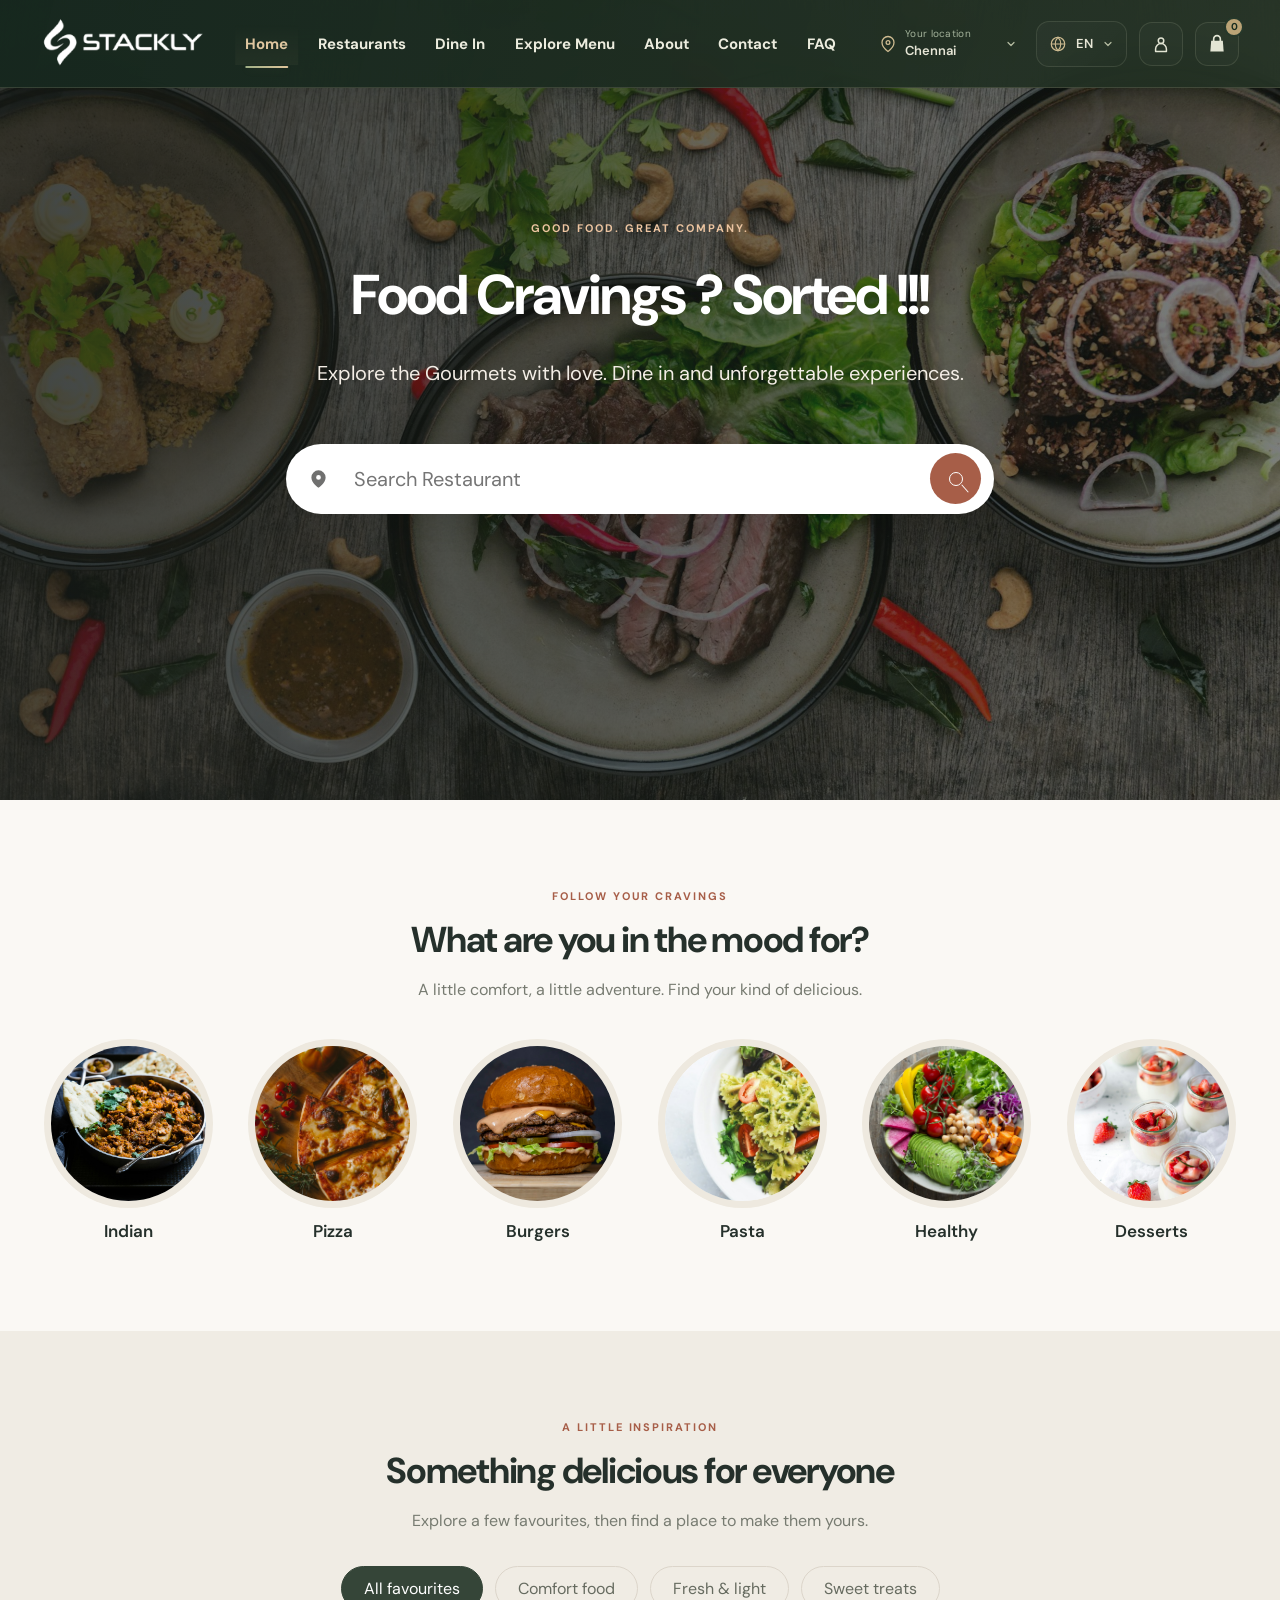
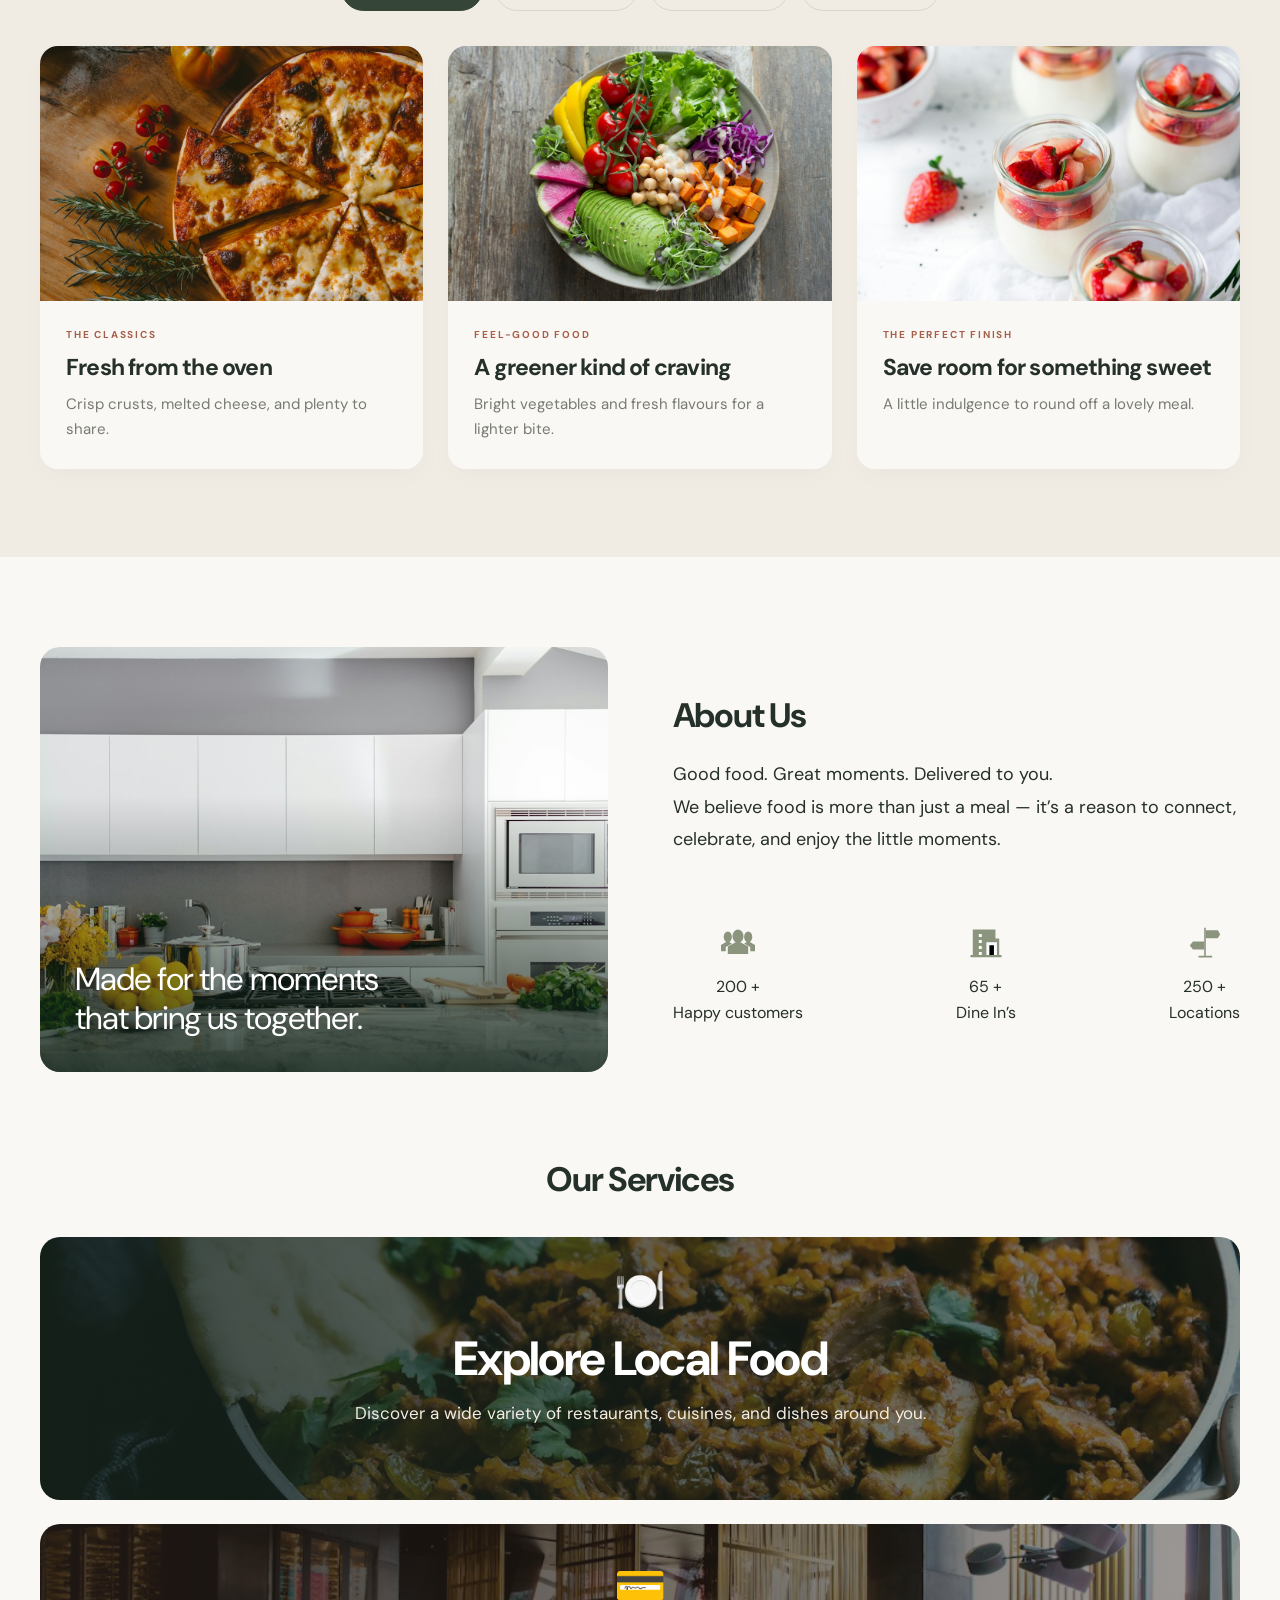
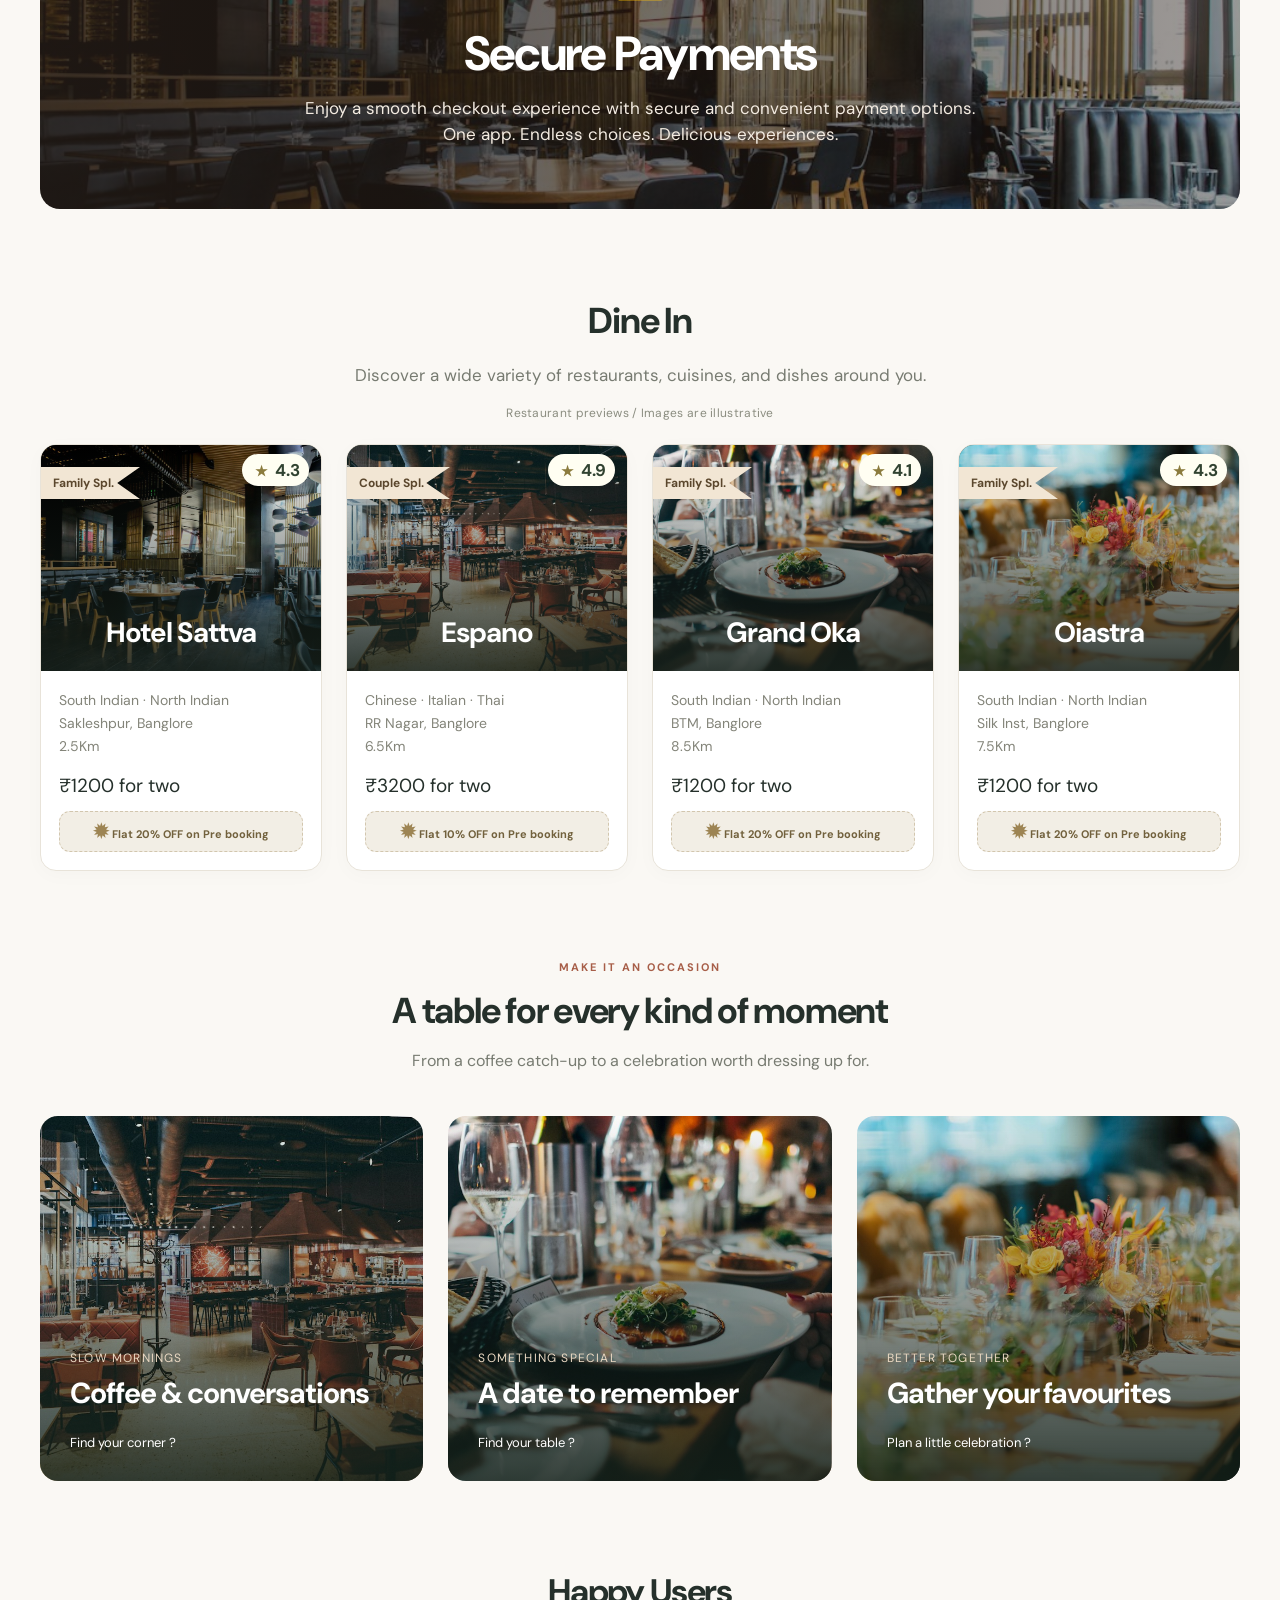
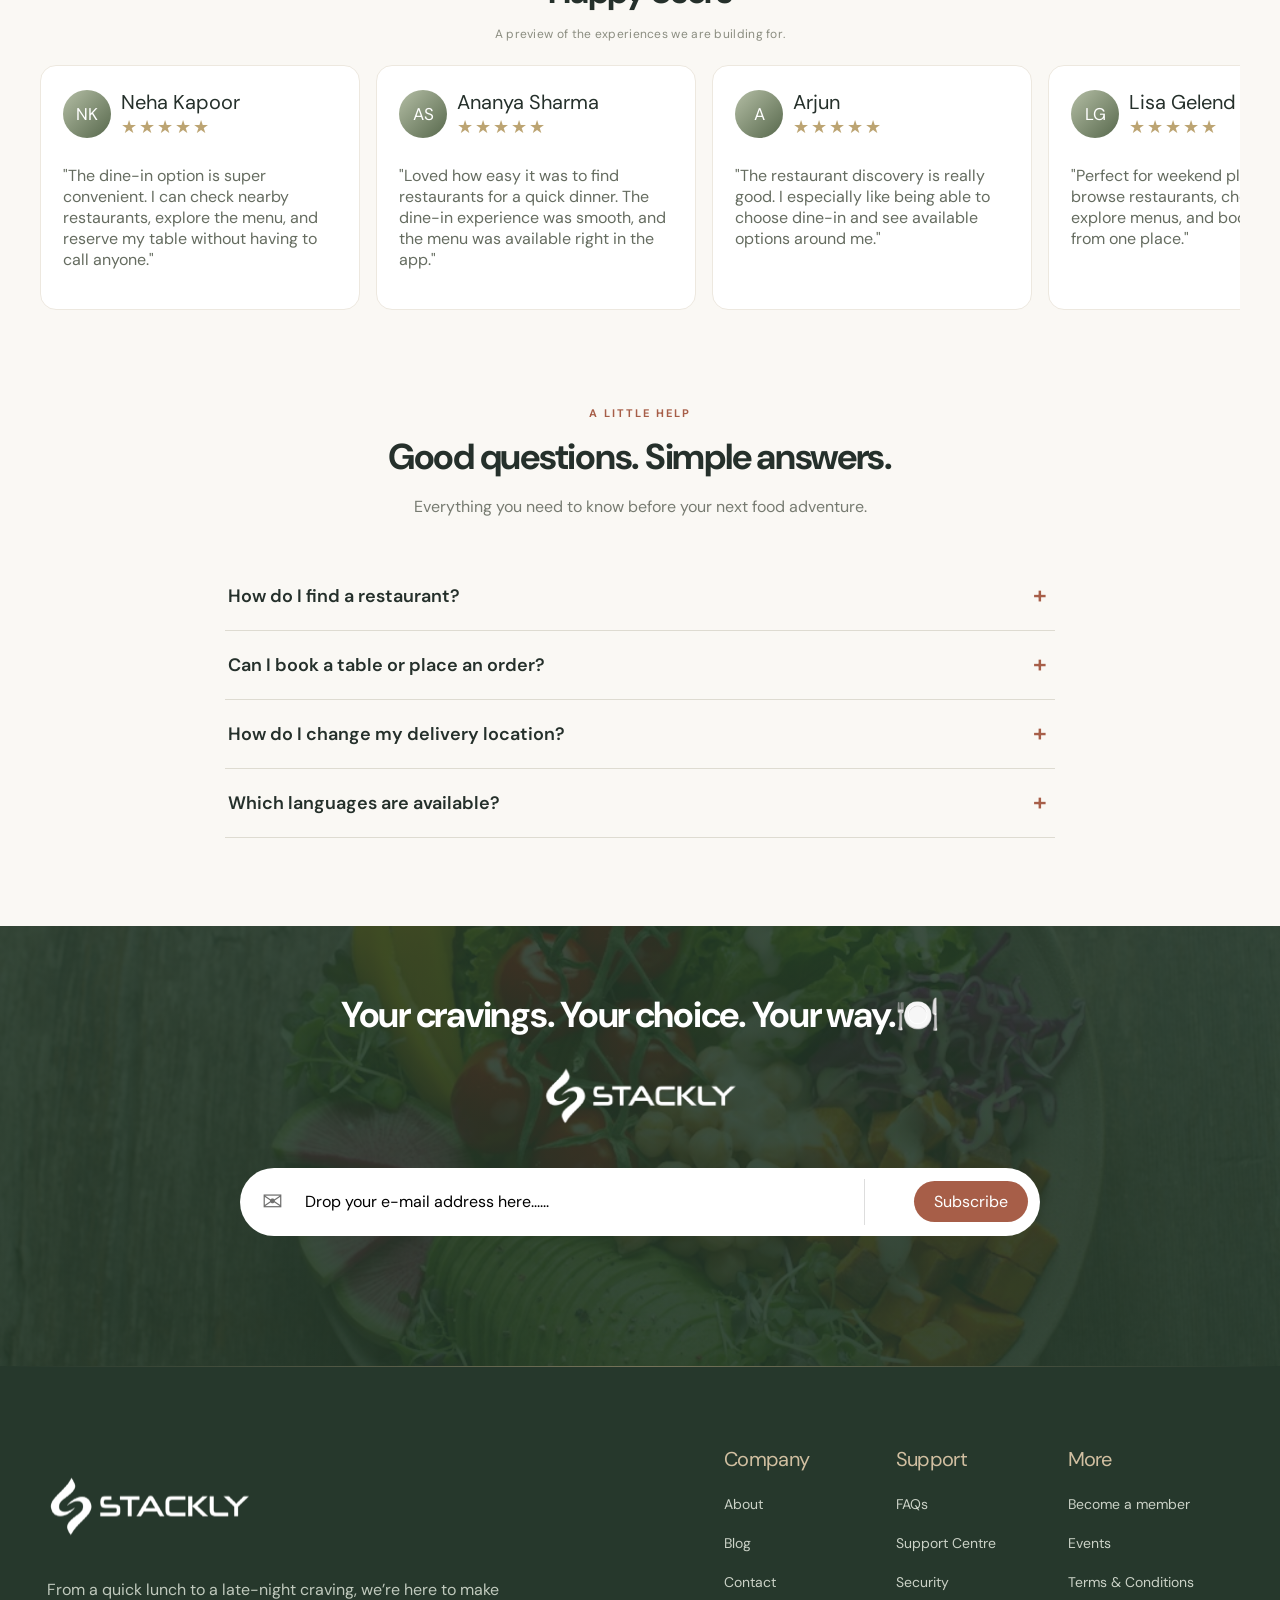
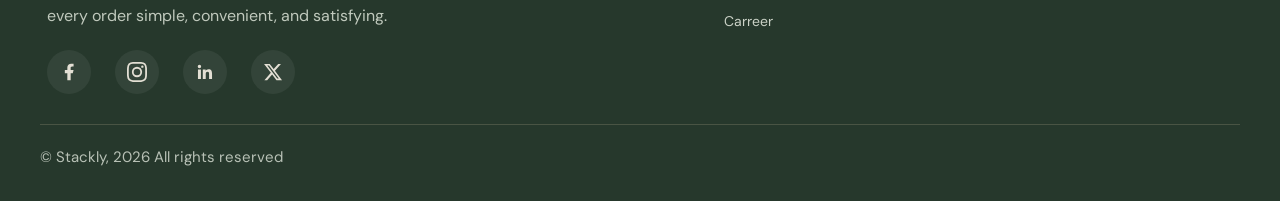
==== index.html @ 76b24476 "Initial commit of Stackly food website" ====
<!doctype html>
<html lang="en">
  <head>
    <meta charset="UTF-8" />
    <meta name="viewport" content="width=device-width, initial-scale=1.0" />
    <title>Stackly — Food Cravings? Sorted!</title>
    <meta
      name="description"
      content="Explore local food and find your next dine-in experience with Stackly."
    />
    <link rel="stylesheet" href="styles.css" />
    <script src="account-store.js?v=dashboard-sync2" defer></script>
    <script src="menu-data.js?v=dishphotos2" defer></script>
    <script src="cart-store.js?v=dashboard1" defer></script>
    <script src="script.js?v=currency2" defer></script>
    <script src="account-nav.js?v=dashboard1" defer></script>
    <link rel="icon" type="image/webp" href="assets/stackly-logo.webp" />
    <link rel="stylesheet" href="motion.css" />
    <script src="motion.js" defer></script>
    <link rel="stylesheet" href="header-motion.css?v=3" />
    <script src="header-motion.js?v=3" defer></script>
    <link rel="stylesheet" href="header-theme.css?v=1" />
    <link rel="stylesheet" href="footer-motion.css?v=1" />
    <script src="footer-motion.js?v=1" defer></script>
    <link rel="stylesheet" href="header-preferences.css?v=3" />
    <script src="language-data.js?v=1" defer></script>
    <script src="header-preferences.js?v=4" defer></script>
  </head>
  <body>
    <svg class="svg-defs" xmlns="http://www.w3.org/2000/svg">
      <defs>
        <symbol id="pin" viewBox="0 0 24 24">
          <path
            fill="currentColor"
            d="M12 1a9 9 0 0 0-9 9c0 7 9 13 9 13s9-6 9-13a9 9 0 0 0-9-9Zm0 12a3 3 0 1 1 0-6 3 3 0 0 1 0 6Z"
          />
        </symbol>
        <symbol id="people" viewBox="0 0 50 40">
          <g fill="currentColor">
            <ellipse cx="25" cy="10" rx="8" ry="10" />
            <path d="M10 36V25l15-8 15 8v11Z" />
            <ellipse cx="10" cy="11" rx="6" ry="8" />
            <ellipse cx="40" cy="11" rx="6" ry="8" />
            <path d="M0 32V23l10-6 6 4-9 5v6Zm50 0V23l-10-6-6 4 9 5v6Z" />
          </g>
        </symbol>
        <symbol id="building" viewBox="0 0 45 40">
          <path fill="currentColor" d="M5 2h30v12h5v22h3v3H2v-3h3Z" />
          <path
            stroke="#fafafe"
            stroke-width="4"
            d="M13 10h4m-4 8h4m-4 8h4m-4 8h4m8 2V21h10v15"
          />
        </symbol>
        <symbol id="sign" viewBox="0 0 40 40">
          <path stroke="currentColor" stroke-width="2" d="M20 1v36m-8 0h17" />
          <path
            fill="currentColor"
            d="M21 4h15l3 5-3 5H21ZM19 18H5l-4 5 4 5h14Z"
          />
        </symbol>
      </defs>
    </svg>
    <section class="hero" id="home">
      <header class="header wrap">
        <a class="brand" href="#home"
          ><img
            class="brand-logo"
            src="assets/stackly-logo.webp"
            alt="STACKLY"
            width="200"
            height="104"
        /></a>
        <nav aria-label="Main navigation">
          <a class="active" href="#home" aria-current="page">Home</a
          ><a href="restaurants.html">Restaurants</a
          ><a href="dine-in.html">Dine In</a
          ><a href="explore-menu.html">Explore Menu</a
          ><a href="about.html">About</a><a href="contact.html">Contact</a
          ><a href="faq.html">FAQ</a>
        </nav>
        <div class="auth header-actions">
          <label class="header-select location-control"
            ><svg aria-hidden="true"><use href="#pin" /></svg
            ><span class="delivery-location"
              ><span class="delivery-caption">Deliver to</span
              ><select
                id="location-select"
                aria-label="Change delivery location"
              >
                <option value="">Choose location</option>
                <option>Bengaluru</option>
                <option>Mumbai</option>
                <option>Delhi</option>
                <option selected>Chennai</option>
                <option>Hyderabad</option>
                <option>Pune</option>
              </select></span
            ></label
          ><label class="header-select"
            ><svg class="language-icon" viewBox="0 0 24 24" aria-hidden="true">
              <circle
                cx="12"
                cy="12"
                r="9"
                fill="none"
                stroke="currentColor"
                stroke-width="1.7"
              />
              <path
                d="M3 12h18M12 3c5 5 5 13 0 18-5-5-5-13 0-18Z"
                fill="none"
                stroke="currentColor"
                stroke-width="1.4"
              /></svg
            ><select id="language-select" aria-label="Select language">
              <option value="en">EN</option>
              <option value="hi">HI</option>
              <option value="kn">KN</option>
            </select></label
          ><a class="login" href="login.html" aria-label="Login" title="Login"
            ><svg viewBox="0 0 24 24" aria-hidden="true">
              <circle cx="12" cy="8" r="3.3" />
              <path d="M5.5 21v-3a6.5 6.5 0 0 1 13 0v3Z" /></svg
            ><span class="control-label">Login</span></a
          ><a
            class="signup cart-button"
            id="cart-button"
            href="cart.html"
            aria-label="Open cart, 0 items"
            title="Cart"
            ><svg viewBox="0 0 24 24" aria-hidden="true">
              <path d="M5 8h14l1 13H4L5 8Z" fill="currentColor" />
              <path
                d="M8 9V6a4 4 0 0 1 8 0v3"
                fill="none"
                stroke="currentColor"
                stroke-width="2"
              /></svg
            ><span class="control-label">Add to Cart</span
            ><span class="cart-count">0</span></a
          >
        </div>
      </header>
      <div class="hero-content">
        <span class="eyebrow hero-eyebrow">GOOD FOOD. GREAT COMPANY.</span>
        <h1>Food Cravings ? Sorted !!!</h1>
        <p>
          Explore the Gourmets with love. Dine in and unforgettable experiences.
        </p>
        <form class="search" role="search">
          <svg><use href="#pin" /></svg
          ><input
            aria-label="Search Restaurant"
            placeholder="Search Restaurant"
            type="search"
          /><button aria-label="Search restaurants">
            <span class="search-icon"></span>
          </button>
        </form>
      </div>
    </section>
    <main>
      <section class="categories wrap section-space" id="categories">
        <div class="section-heading reveal">
          <span class="eyebrow">FOLLOW YOUR CRAVINGS</span>
          <h2>What are you in the mood for?</h2>
          <p>
            A little comfort, a little adventure. Find your kind of delicious.
          </p>
        </div>
        <div class="category-grid">
          <button class="category reveal" data-category="Indian">
            <img
              src="assets/indian.jpg"
              alt="Richly spiced Indian food"
              loading="lazy"
              width="180"
              height="180"
            /><span>Indian</span></button
          ><button class="category reveal" data-category="Pizza">
            <img
              src="assets/pizza.jpg"
              alt="Freshly baked pizza"
              loading="lazy"
              width="180"
              height="180"
            /><span>Pizza</span></button
          ><button class="category reveal" data-category="Burgers">
            <img
              src="assets/burger.jpg"
              alt="Burger with fresh vegetables"
              loading="lazy"
              width="180"
              height="180"
            /><span>Burgers</span></button
          ><button class="category reveal" data-category="Pasta">
            <img
              src="assets/pasta.jpg"
              alt="Fresh pasta with herbs"
              loading="lazy"
              width="180"
              height="180"
            /><span>Pasta</span></button
          ><button class="category reveal" data-category="Healthy">
            <img
              src="assets/salad.jpg"
              alt="Colourful vegetable salad"
              loading="lazy"
              width="180"
              height="180"
            /><span>Healthy</span></button
          ><button class="category reveal" data-category="Desserts">
            <img
              src="assets/dessert.jpg"
              alt="Sweet berry dessert"
              loading="lazy"
              width="180"
              height="180"
            /><span>Desserts</span>
          </button>
        </div>
      </section>
      <section class="menu-section section-space" id="explore-menu">
        <div class="wrap">
          <div class="section-heading reveal">
            <span class="eyebrow">A LITTLE INSPIRATION</span>
            <h2>Something delicious for everyone</h2>
            <p>
              Explore a few favourites, then find a place to make them yours.
            </p>
          </div>
          <div class="menu-filters" role="group" aria-label="Filter menu">
            <button class="selected" data-filter="all" aria-pressed="true">
              All favourites</button
            ><button data-filter="comfort" aria-pressed="false">
              Comfort food</button
            ><button data-filter="fresh" aria-pressed="false">
              Fresh & light</button
            ><button data-filter="sweet" aria-pressed="false">
              Sweet treats
            </button>
          </div>
          <div class="dish-grid">
            <article class="dish-card reveal" data-kind="comfort">
              <div class="dish-photo">
                <img
                  src="assets/pizza.jpg"
                  alt="Fresh from the oven"
                  width="600"
                  height="440"
                  loading="lazy"
                />
              </div>
              <div class="dish-copy">
                <span class="eyebrow">THE CLASSICS</span>
                <h3>Fresh from the oven</h3>
                <p>Crisp crusts, melted cheese, and plenty to share.</p>
              </div>
            </article>
            <article class="dish-card reveal" data-kind="fresh">
              <div class="dish-photo">
                <img
                  src="assets/salad.jpg"
                  alt="A greener kind of craving"
                  width="600"
                  height="440"
                  loading="lazy"
                />
              </div>
              <div class="dish-copy">
                <span class="eyebrow">FEEL-GOOD FOOD</span>
                <h3>A greener kind of craving</h3>
                <p>Bright vegetables and fresh flavours for a lighter bite.</p>
              </div>
            </article>
            <article class="dish-card reveal" data-kind="sweet">
              <div class="dish-photo">
                <img
                  src="assets/dessert.jpg"
                  alt="Save room for something sweet"
                  width="600"
                  height="440"
                  loading="lazy"
                />
              </div>
              <div class="dish-copy">
                <span class="eyebrow">THE PERFECT FINISH</span>
                <h3>Save room for something sweet</h3>
                <p>A little indulgence to round off a lovely meal.</p>
              </div>
            </article>
          </div>
        </div>
      </section>
      <section class="about wrap" id="about">
        <div class="about-visual reveal">
          <img
            src="assets/chef.jpg"
            alt="Fresh ingredients being prepared in a kitchen"
            width="1000"
            height="650"
            loading="lazy"
          /><span>Made for the moments<br />that bring us together.</span>
        </div>
        <h2 class="reveal">About Us</h2>
        <p class="about-copy reveal">
          Good food. Great moments. Delivered to you.<br />We believe food is
          more than just a meal — it’s a reason to connect, celebrate, and enjoy
          the little moments.
        </p>
        <div class="stats reveal">
          <div>
            <svg><use href="#people" /></svg>
            <p>200 +<br />Happy customers</p>
          </div>
          <div>
            <svg><use href="#building" /></svg>
            <p>65 +<br />Dine In’s</p>
          </div>
          <div>
            <svg><use href="#sign" /></svg>
            <p>250 +<br />Locations</p>
          </div>
        </div>
      </section>
      <section class="services wrap">
        <h2 class="reveal">Our Services</h2>
        <article class="service reveal">
          <span class="service-emoji">🍽️</span>
          <h3>Explore Local Food</h3>
          <p>
            Discover a wide variety of restaurants, cuisines, and dishes around
            you.
          </p>
        </article>
        <article class="service payment reveal">
          <span class="service-emoji">💳</span>
          <h3>Secure Payments</h3>
          <p>
            Enjoy a smooth checkout experience with secure and convenient
            payment options.<br />One app. Endless choices. Delicious
            experiences.
          </p>
        </article>
      </section>
      <section class="dine wrap" id="dine-in">
        <h2 class="reveal">Dine In</h2>
        <p class="section-copy reveal">
          Discover a wide variety of restaurants, cuisines, and dishes around
          you.
        </p>
        <p class="preview-caption">
          Restaurant previews / Images are illustrative
        </p>
        <div class="restaurants" id="restaurants"></div>
        <p class="empty" hidden>
          No restaurants found. Try a name, cuisine, or location.
        </p>
      </section>
      <section class="occasions section-space wrap">
        <div class="section-heading reveal">
          <span class="eyebrow">MAKE IT AN OCCASION</span>
          <h2>A table for every kind of moment</h2>
          <p>From a coffee catch-up to a celebration worth dressing up for.</p>
        </div>
        <div class="occasion-grid">
          <a
            class="occasion reveal"
            href="#dine-in"
            style="--scene: url(&quot;assets/cafe.jpg&quot;)"
            ><span>Slow mornings</span>
            <h3>Coffee & conversations</h3>
            <span class="occasion-link">Find your corner ?</span></a
          ><a
            class="occasion reveal"
            href="#dine-in"
            style="--scene: url(&quot;assets/dining.jpg&quot;)"
            ><span>Something special</span>
            <h3>A date to remember</h3>
            <span class="occasion-link">Find your table ?</span></a
          ><a
            class="occasion reveal"
            href="#dine-in"
            style="--scene: url(&quot;assets/friends.jpg&quot;)"
            ><span>Better together</span>
            <h3>Gather your favourites</h3>
            <span class="occasion-link">Plan a little celebration ?</span></a
          >
        </div>
      </section>
      <section class="testimonials wrap">
        <h2 class="reveal">Happy Users</h2>
        <p class="preview-caption">
          A preview of the experiences we are building for.
        </p>
        <div
          class="review-track"
          tabindex="0"
          aria-label="Customer reviews, scroll to see more"
        ></div>
      </section>
      <section class="faq-section wrap section-space" id="faq">
        <div class="section-heading reveal">
          <span class="eyebrow">A LITTLE HELP</span>
          <h2>Good questions. Simple answers.</h2>
          <p>Everything you need to know before your next food adventure.</p>
        </div>
        <div class="faq-list reveal">
          <details>
            <summary>How do I find a restaurant?</summary>
            <p>
              Use the search at the top of the page to search the sample
              restaurants by name, cuisine, or location. You can also browse the
              Dine In section.
            </p>
          </details>
          <details>
            <summary>Can I book a table or place an order?</summary>
            <p>
              This website is currently a preview. Browse the restaurants and
              food inspiration; live table bookings, menu prices, and ordering
              are not available yet.
            </p>
          </details>
          <details>
            <summary>How do I change my delivery location?</summary>
            <p>
              Choose a city using the Deliver to selector in the header. Your
              preference is remembered on this device. Restaurant listings
              currently show sample data.
            </p>
          </details>
          <details>
            <summary>Which languages are available?</summary>
            <p>
              The header supports 44 languages, including English, Hindi,
              Kannada, Arabic, French, Chinese, and more. Select your preference
              in the header. Full page translations are coming soon.
            </p>
          </details>
        </div>
      </section>
    </main>
    <section class="newsletter">
      <h2 class="reveal">Your cravings. Your choice. Your way.🍽️</h2>
      <img
        class="large-brand brand-logo reveal"
        src="assets/stackly-logo.webp"
        alt="STACKLY"
        width="240"
        height="125"
      />
      <form class="subscribe reveal">
        <span aria-hidden="true">✉</span
        ><input
          type="email"
          required
          aria-label="Email address"
          placeholder="Drop your e-mail address here......"
        /><button>Subscribe</button>
      </form>
      <p class="newsletter-status" role="status"></p>
    </section>
    <footer id="contact">
      <div class="footer-inner wrap">
        <div class="footer-about">
          <a href="#home" class="brand"
            ><img
              class="brand-logo"
              src="assets/stackly-logo.webp"
              alt="STACKLY"
              width="200"
              height="104"
          /></a>
          <p>
            From a quick lunch to a late-night craving, we’re here to make<br
              class="desktop-break"
            />
            every order simple, convenient, and satisfying.
          </p>
          <div class="socials">
            <a
              href="https://www.facebook.com/people/Stackly-Stackly/pfbid02NmgSaxmeD8WJngqrhKudvxzak9GvzPLz6YS9NMdJJM9rSeJ7ZTyG6h3HF3p3koBEl/?rdid=3qmngFeLJe3ChGfe&amp;share_url=https%3A%2F%2Fwww.facebook.com%2Fshare%2F1BrqaZkJRe%2F"
              target="_blank"
              rel="noopener noreferrer"
              aria-label="Facebook"
              ><svg
                viewBox="0 0 24 24"
                width="20"
                height="20"
                fill="currentColor"
                aria-hidden="true"
              >
                <path
                  d="M14 13.5h2.5l1-4H14v-2c0-1.03 0-2 2-2h1.5V2.14c-.326-.043-1.557-.14-2.857-.14C11.928 2 10 3.657 10 6.7v2.8H7v4h3V22h4v-8.5z"
                /></svg></a
            ><a
              href="https://www.instagram.com/thestackly"
              target="_blank"
              rel="noopener noreferrer"
              aria-label="Instagram"
              ><svg
                viewBox="0 0 24 24"
                width="20"
                height="20"
                fill="currentColor"
                aria-hidden="true"
              >
                <path
                  d="M12 2.163c3.204 0 3.584.012 4.85.07 3.252.148 4.771 1.691 4.919 4.919.058 1.265.069 1.645.069 4.849 0 3.205-.012 3.584-.069 4.849-.149 3.225-1.664 4.771-4.919 4.919-1.266.058-1.644.07-4.85.07-3.204 0-3.584-.012-4.849-.07-3.26-.149-4.771-1.699-4.919-4.92-.058-1.265-.07-1.644-.07-4.849 0-3.204.013-3.583.07-4.849.149-3.227 1.664-4.771 4.919-4.919 1.266-.057 1.645-.069 4.849-.069zm0-2.163c-3.259 0-3.667.014-4.947.072-4.358.2-6.78 2.618-6.98 6.98-.059 1.281-.073 1.689-.073 4.948 0 3.259.014 3.668.072 4.948.2 4.358 2.618 6.78 6.98 6.98 1.281.058 1.689.072 4.948.072 3.259 0 3.668-.014 4.948-.072 4.354-.2 6.782-2.618 6.979-6.98.059-1.28.073-1.689.073-4.948 0-3.259-.014-3.667-.072-4.947-.196-4.354-2.617-6.78-6.979-6.98-1.281-.059-1.69-.073-4.949-.073zm0 5.838a6.162 6.162 0 1 0 0 12.324 6.162 6.162 0 0 0 0-12.324zM12 16a4 4 0 1 1 0-8 4 4 0 0 1 0 8zm6.406-11.845a1.44 1.44 0 1 0 0 2.881 1.44 1.44 0 0 0 0-2.881z"
                /></svg></a
            ><a
              href="https://www.linkedin.com/company/the-stackly/"
              target="_blank"
              rel="noopener noreferrer"
              aria-label="LinkedIn"
              ><svg
                viewBox="0 0 24 24"
                width="20"
                height="20"
                fill="currentColor"
                aria-hidden="true"
              >
                <path
                  d="M20.447 20.452h-3.554v-5.569c0-1.328-.027-3.037-1.852-3.037-1.853 0-2.136 1.445-2.136 2.939v5.667H9.351V9h3.414v1.561h.046c.477-.9 1.637-1.85 3.37-1.85 3.601 0 4.267 2.37 4.267 5.455v6.286zM5.337 7.433a2.062 2.062 0 0 1-2.063-2.065 2.064 2.064 0 1 1 2.063 2.065zm1.782 13.019H3.555V9h3.564v11.452z"
                /></svg></a
            ><a
              href="https://x.com/The_Stackly"
              target="_blank"
              rel="noopener noreferrer"
              aria-label="X"
              ><svg
                viewBox="0 0 24 24"
                width="20"
                height="20"
                fill="currentColor"
                aria-hidden="true"
              >
                <path
                  d="M18.244 2.25h3.308l-7.227 8.26 8.502 11.24H16.17l-5.214-6.817L4.99 21.75H1.68l7.73-8.835L1.254 2.25H8.08l4.713 6.231zm-1.161 17.52h1.833L7.084 4.126H5.117z"
                /></svg
            ></a>
          </div>
        </div>
        <div class="footer-links">
          <div>
            <h3>Company</h3>
            <a href="about.html">About</a><button data-info="Blog">Blog</button
            ><a href="contact.html">Contact</a
            ><button data-info="Career">Carreer</button>
          </div>
          <div>
            <h3>Support</h3>
            <a href="faq.html">FAQs</a
            ><button data-info="Support Centre">Support Centre</button
            ><button data-info="Security">Security</button>
          </div>
          <div>
            <h3>More</h3>
            <button data-auth="Sign Up">Become a member</button
            ><button data-info="Events">Events</button
            ><button data-info="Terms & Conditions">Terms & Conditions</button>
          </div>
        </div>
        <div class="footer-divider" aria-hidden="true"></div>
        <p class="copyright">© Stackly, 2026 All rights reserved</p>
      </div>
    </footer>
    <dialog id="modal">
      <button class="close" aria-label="Close dialog">×</button>
      <div id="modal-content"></div>
    </dialog>
    <div class="toast" role="status"></div>
  </body>
</html>
---- styles.css ----
@import url('https://fonts.googleapis.com/css2?family=DM+Sans:wght@400;500;600;700&display=swap');
:root{--gray:#b8b8b8;--dark:#70706f;--paper:#fafafe;--ink:#090909}*{box-sizing:border-box}html{scroll-behavior:smooth;scroll-padding-top:25px}body{margin:0;background:var(--paper);color:var(--ink);font-family:'DM Sans',Arial,sans-serif}button,input{font:inherit}button,a{-webkit-tap-highlight-color:transparent}button{cursor:pointer}a{color:inherit;text-decoration:none}button{border:0}button:focus-visible,a:focus-visible,input:focus-visible,[tabindex]:focus-visible{outline:3px solid #424242;outline-offset:5px}.svg-defs{position:absolute;width:0;height:0}.wrap{max-width:1240px;margin:auto}h1,h2,h3,p{margin:0}h2{font-size:24px;font-weight:700;text-align:center}.hero{height:800px;background:var(--gray);color:white;overflow:hidden}.header{height:118px;display:flex;align-items:center;justify-content:space-between}.brand{display:inline-flex;align-items:center;font-size:32px;line-height:1.2;gap:10px}.brand svg{height:25px;width:25px;color:var(--dark)}nav{display:flex;gap:52px;margin-left:325px;font-size:20px}nav a{position:relative}nav a:after{content:'';position:absolute;height:2px;background:var(--dark);left:15%;right:15%;bottom:-3px;transform:scaleX(0);transition:transform .3s}nav a.active{color:var(--dark)}nav a.active:after,nav a:hover:after{transform:scaleX(1)}.auth{display:flex;gap:29px;align-items:center}.auth button{color:white;font-size:16px;line-height:28px;border-radius:30px;padding:0 17px}.login{background:transparent;border:1px solid white}.signup{background:var(--dark);border:1px solid var(--dark)}.hero-content{text-align:center;padding-top:128px}h1{font-size:50px;line-height:1.25;font-weight:700;text-shadow:0 6px 16px #0003;animation:hero-enter 1s both}.hero-content>p{font-size:20px;margin-top:88px;animation:hero-enter 1s .15s both}.search{height:70px;width:708px;margin:100px auto 0;transform:translateX(31px);border-radius:50px;background:white;display:flex;align-items:center;padding:10px 13px 10px 23px;gap:24px;animation:search-enter 1s .3s both}.search>svg{width:19px;height:24px;color:var(--dark);flex-shrink:0}.search input{border:0;outline:0;background:transparent;min-width:0;flex:1;font-size:20px;color:#333}.search button{height:51px;width:51px;border-radius:50%;background:var(--dark);display:grid;place-items:center;flex-shrink:0;transition:transform .3s,background .3s}.search button:hover{transform:rotate(-12deg);background:#4d4d4d}.search-icon{width:14px;height:14px;border:1px solid white;border-radius:50%;position:relative}.search-icon:after{content:'';width:10px;height:1px;background:white;position:absolute;transform:rotate(48deg);top:15px;left:10px}.about{padding-top:51px}.about-copy{text-align:center;font-size:24px;line-height:31px;margin-top:51px;white-space:nowrap}.stats{display:flex;justify-content:center;gap:58px;margin-top:78px;text-align:center}.stats>div{min-width:140px}.stats svg{width:50px;height:40px;color:var(--dark)}.stats p{font-size:24px;line-height:34px;margin-top:14px}.services>h2{margin-top:50px;margin-bottom:50px}.service{height:263px;background:var(--gray);text-align:center;color:white;padding-top:47px;position:relative;overflow:hidden}.service:after{content:'';position:absolute;inset:0;background:linear-gradient(110deg,transparent 20%,#ffffff20 48%,transparent 75%);transform:translateX(-110%);transition:transform 1.2s;pointer-events:none}.service:hover:after{transform:translateX(110%)}.service-emoji{font-size:56px;line-height:64px;display:block;transition:transform .6s}.service:hover .service-emoji{transform:translateY(-7px) rotate(6deg)}.service h3{font-size:64px;line-height:1.2;margin-top:22px;font-weight:700}.service p{font-size:20px;line-height:26px;margin-top:12px}.service.payment{height:319px;margin-top:23px;padding-top:58px}.payment h3{margin-top:20px}.dine{padding-top:50px}.section-copy{text-align:center;font-size:24px;margin-top:25px;margin-bottom:25px}.restaurants{display:grid;grid-template-columns:repeat(4,1fr);gap:36px}.restaurant{background:#d9d9d9;border-radius:11px;overflow:hidden;min-width:0;transition:transform .4s,box-shadow .4s}.restaurant:hover{transform:translateY(-8px);box-shadow:0 18px 35px #0002}.restaurant-image{height:226px;background:var(--gray);border:1px solid black;border-radius:11px 11px 11px 74px;position:relative;color:white;display:flex;align-items:flex-end;justify-content:center;padding:0 9px 13px}.restaurant-image h3{font-size:32px;white-space:nowrap}.rating{position:absolute;right:15px;top:9px;font-size:24px;font-weight:700}.rating span{background:var(--dark);border-radius:50%;font-size:13px;width:20px;height:20px;display:inline-grid;place-items:center;vertical-align:3px;color:var(--gray)}.ribbon{position:absolute;left:0;top:34px;background:#d9d9d9;font-size:16px;font-weight:700;padding:10px 38px 10px 8px;clip-path:polygon(0 0,100% 0,77% 50%,100% 100%,0 100%)}.restaurant-info{padding:12px 15px 24px}.restaurant-info>p{font-size:20px;line-height:26px;color:var(--dark);white-space:nowrap}.restaurant-info .price{font-size:24px;color:black;margin-top:12px;line-height:31px}.offer{margin-top:10px;border:1px solid black;border-radius:11px;min-height:46px;width:100%;background:var(--gray);font-size:14px;font-weight:700;white-space:nowrap;padding:7px}.offer span{color:var(--dark);font-size:19px}.offer:hover{background:#c7c7c7}.empty{text-align:center;padding:40px}.testimonials{padding-top:49px;height:472px}.review-track{display:flex;gap:16px;overflow-x:auto;scroll-snap-type:x mandatory;margin-top:25px;scrollbar-width:none}.review-track::-webkit-scrollbar{display:none}.review{flex:0 0 320px;height:220px;border-radius:22px;background:white;padding:23px 22px;scroll-snap-align:start}.review-head{display:flex;align-items:center;gap:10px}.avatar{height:48px;width:48px;border-radius:50%;background:black;flex-shrink:0}.review-name{font-size:20px;white-space:nowrap}.stars{color:#aaa;font-size:22px;letter-spacing:2px;line-height:24px}.review>p{font-size:16px;line-height:21px;margin-top:26px}.newsletter{height:564px;background:var(--gray);text-align:center;padding-top:61px;color:white}.newsletter h2{font-size:40px}.large-brand{width:80px;height:80px;color:var(--dark);margin-top:94px;filter:drop-shadow(0 4px 2px #0004)}.subscribe{height:72px;background:white;border-radius:32px;max-width:926px;margin:65px auto 0;display:flex;align-items:center;padding:12px;gap:20px;color:black}.subscribe>span{font-size:25px;color:var(--dark);margin-left:10px}.subscribe input{flex:1;min-width:0;border:0;border-right:1px solid #ddd;height:46px;outline:0;font-size:20px}.subscribe input::placeholder{color:black}.subscribe button{color:white;background:var(--dark);border-radius:22px;padding:10px 20px;font-size:20px;margin-left:29px;transition:background .25s}.subscribe button:hover{background:#444}.newsletter-status{margin-top:16px;color:#333}footer{height:535px;background:#6d6d6d;color:white}.footer-inner{padding-top:159px;display:grid;grid-template-columns:60% 40%;position:relative}.footer-about{padding:22px 7px 0}.footer-about .brand svg{color:black}.footer-about>p{font-size:20px;line-height:26px;margin-top:24px}.socials{display:flex;gap:24px;margin-top:21px}.socials a{height:60px;width:60px;border-radius:50%;display:grid;place-items:center;background:white;color:var(--dark);font-size:25px;box-shadow:0 4px 3px #0005;transition:transform .3s}.socials a:hover{transform:translateY(-5px)}.footer-links{display:grid;grid-template-columns:1fr 1fr 1.1fr;gap:25px}.footer-links h3{color:black;font-size:20px;font-weight:400;margin-bottom:23px}.footer-links a,.footer-links button{display:block;background:none;color:white;padding:0;font-size:16px;text-align:left;margin-bottom:21px;white-space:nowrap}.footer-links a:hover,.footer-links button:hover{text-decoration:underline}.copyright{font-size:20px;position:absolute;top:423px;left:0}.reveal{transition:opacity .8s,transform .8s}.js-motion .reveal:not(.visible){opacity:0;transform:translateY(24px)}dialog{width:min(440px,90vw);border:0;border-radius:22px;padding:38px;box-shadow:0 20px 80px #0004}dialog::backdrop{background:#0006;backdrop-filter:blur(5px)}.close{position:absolute;right:15px;top:10px;background:none;font-size:30px;color:#666}dialog h2{text-align:left;margin-bottom:20px}dialog p{line-height:1.6}dialog label{display:block;margin-top:15px}dialog input{width:100%;padding:12px;margin-top:7px;border:1px solid #ccc;border-radius:8px}dialog .submit{background:#707070;color:white;padding:12px;border-radius:8px;margin-top:22px;width:100%}.toast{position:fixed;bottom:25px;left:50%;transform:translate(-50%,30px);background:#333;color:white;border-radius:30px;padding:14px 24px;opacity:0;pointer-events:none;transition:.3s;z-index:5}.toast.show{opacity:1;transform:translate(-50%,0)}@keyframes hero-enter{from{opacity:0;transform:translateY(20px)}to{opacity:1;transform:translateY(0)}}@keyframes search-enter{from{opacity:0;translate:0 20px}to{opacity:1;translate:0 0}}
@media(min-width:1441px){.wrap{max-width:1240px}}@media(max-width:1300px){.wrap{width:calc(100% - 80px)}nav{margin-left:auto;margin-right:60px}.about-copy{white-space:normal}.restaurants{gap:24px}.restaurant-image h3{font-size:27px}.restaurant-info>p{font-size:17px}.offer{font-size:12px}.footer-inner{grid-template-columns:57% 43%}.footer-about>p{font-size:17px}.footer-links{gap:15px}}
@media(max-width:800px){.wrap{width:calc(100% - 40px)}.header{height:100px;flex-wrap:wrap;gap:15px;align-content:center}.brand{font-size:26px}nav{order:3;width:100%;justify-content:center;margin:0;gap:30px;font-size:16px}.auth{gap:10px}.auth button{font-size:14px;padding:0 12px}.hero{height:700px}.hero-content{padding:110px 20px 0}h1{font-size:36px}.hero-content>p{margin-top:50px;font-size:18px;line-height:28px}.search{width:100%;max-width:600px;transform:none;margin-top:65px;gap:15px}.search input{font-size:17px}.about-copy{font-size:20px;line-height:29px;margin-top:35px}.stats{gap:12px;margin-top:50px}.stats>div{min-width:0;flex:1}.stats p{font-size:18px;line-height:28px}.service{padding:35px 15px;height:263px}.service h3{font-size:40px}.service p{font-size:17px}.service.payment{padding:40px 15px}.section-copy{font-size:20px;line-height:28px}.restaurants{grid-template-columns:repeat(2,minmax(0,1fr));gap:20px}.restaurant-image h3{font-size:26px}.restaurant-info>p{white-space:normal}.offer{white-space:normal}.testimonials{height:420px}.newsletter{height:520px;padding:55px 20px 0}.newsletter h2{font-size:29px}.large-brand{margin-top:65px}.subscribe{margin-top:55px;gap:10px}.subscribe input{font-size:15px}.subscribe button{font-size:16px;margin:0;padding:11px 14px}.subscribe>span{margin-left:2px}footer{height:auto;min-height:640px}.footer-inner{display:block;padding-top:60px;padding-bottom:40px}.footer-about{padding:0}.footer-links{margin-top:45px;gap:15px}.footer-links h3{font-size:18px}.footer-links a,.footer-links button{white-space:normal;font-size:14px}.copyright{position:static;margin-top:25px;font-size:16px}.desktop-break{display:none}}
@media(max-width:430px){.restaurants{grid-template-columns:1fr}.restaurant-image{height:226px}.restaurant-info>p{font-size:20px}.restaurant-image h3{font-size:32px}.offer{font-size:14px}.hero-content{padding-top:100px}h1{font-size:31px}.stats p{font-size:16px}.service h3{font-size:34px}.service p{font-size:15px}.service-emoji{font-size:48px}.newsletter h2{font-size:25px}.subscribe{padding:9px;height:65px;gap:7px}.subscribe button{font-size:14px;padding:12px}.subscribe input{font-size:13px}.subscribe>span{font-size:20px}}
@media(prefers-reduced-motion:reduce){html{scroll-behavior:auto}*,*:before,*:after{animation:none!important;transition:none!important}.js-motion .reveal:not(.visible){opacity:1;transform:none}}

/* Header layout and controls share one sizing system. */
.hero>.header{width:100%;max-width:none;height:88px;margin:0;padding:0 clamp(24px,3.2vw,56px);display:grid;grid-template-columns:auto minmax(0,1fr) auto;align-items:center;gap:32px;background:#f3f2ed;color:#18262c;border-bottom:1px solid #deded8;box-shadow:0 3px 14px #152b3510;position:relative;z-index:2}
.header>.brand{display:inline-flex;align-items:center;gap:9px;font-size:28px;line-height:1;white-space:nowrap}.header>.brand svg{width:28px;height:28px;color:#a76554;flex:none}
.header nav{position:static;display:flex;align-items:center;justify-content:center;gap:clamp(26px,2.3vw,38px);margin:0;padding:0;width:auto;min-width:0;max-width:none;overflow:visible;font-size:15px;line-height:22px;font-weight:700;white-space:nowrap;order:0}
.header nav a{position:relative;padding:13px 0;flex:none;transition:color .25s}.header nav a.active,.header nav a:hover{color:#a76554}.header nav a:after{background:#a76554;left:0;right:0;bottom:0;height:3px;border-radius:3px}
.header .header-actions{display:flex;align-items:center;justify-content:flex-end;flex-wrap:nowrap;gap:12px;margin:0;width:auto;order:0}
.header-select{display:flex;align-items:center;gap:7px;min-width:0}.header-select svg{height:17px;width:17px;flex:none}.header .location-control{gap:8px;margin-right:8px}.location-control>svg{width:19px;height:23px;color:#b77361}.delivery-location{display:flex;flex-direction:column;gap:2px}.delivery-caption{font-size:11px;line-height:14px;color:#92928c}.header-select select{max-width:112px;padding:0;background:transparent;border:0;color:#283237;font-family:inherit;font-size:14px;font-weight:600;line-height:20px;cursor:pointer}.header-select option{color:#283237;background:#fff}.header-select select:focus-visible{outline:2px solid #a76554;outline-offset:4px}
.header-actions>.header-select:not(.location-control){height:44px;padding:0 12px;border:1px solid #e2ded7;border-radius:13px;color:#ae6a56;gap:7px}.header-actions>.header-select:not(.location-control) select{color:#ae6a56;width:44px;font-size:13px}
.header .header-actions button{display:grid;place-items:center;position:relative;flex:none;width:44px;height:44px;padding:11px;border:1px solid #e2ded7;border-radius:13px;background:#eeece6;color:#55564d;line-height:1;transition:background .25s,transform .25s}.header-actions button>svg{width:20px;height:20px}.header-actions .login>svg{fill:none;stroke:currentColor;stroke-width:1.8;stroke-linejoin:round}.header .header-actions button:hover{background:#e5dfd5;transform:translateY(-2px)}.control-label{position:absolute;width:1px;height:1px;margin:-1px;overflow:hidden;clip-path:inset(50%);white-space:nowrap}.cart-count{position:absolute;top:-6px;right:-6px;display:grid;place-items:center;min-width:20px;height:20px;padding:0 3px;border:2px solid #f3f2ed;border-radius:50%;background:#b97865;color:white;font-size:10px;line-height:1}.hero-content{padding-top:158px}
@media(max-width:1250px) and (min-width:1101px){.hero>.header{gap:22px;padding:0 24px}.header>.brand{font-size:25px}.header nav{font-size:13px;gap:22px}.header .header-actions{gap:9px}.header .location-control{margin-right:0}.header-select select{max-width:96px}}
@media(max-width:1100px){.hero>.header{height:132px;padding:16px 28px 8px;grid-template-columns:1fr auto;grid-template-rows:44px 44px;gap:12px 24px}.header>.brand{font-size:27px}.header nav{grid-column:1/-1;grid-row:2;justify-content:center;font-size:14px;gap:36px;overflow-x:auto;scrollbar-width:thin}.header .header-actions{grid-column:2;grid-row:1}.hero-content{padding-top:114px}}
@media(max-width:600px){.hero>.header{height:176px;padding:14px 20px 6px;grid-template-columns:minmax(0,1fr);grid-template-rows:32px 44px 44px;gap:12px}.header>.brand{font-size:25px;justify-self:start}.header>.brand svg{width:25px;height:25px}.header .header-actions{grid-column:1;grid-row:2;justify-content:flex-end;gap:10px}.header .location-control{margin-right:auto}.header nav{grid-column:1;grid-row:3;justify-content:flex-start;width:100%;gap:30px;font-size:13px;padding-bottom:2px}.header nav a{padding:10px 0}.header .header-actions button{width:40px;height:40px;padding:9px}.header-actions>.header-select:not(.location-control){height:40px;padding:0 9px}.header-select select{max-width:105px;font-size:13px}.hero-content{padding-top:62px}}
@media(max-width:360px){.hero>.header{padding-left:14px;padding-right:14px}.header .header-actions{gap:7px}.header-select select{max-width:90px}.header-actions>.header-select:not(.location-control){padding:0 6px}}

/* Warm editorial home page. */
:root{--paper:#faf8f4;--ink:#25302b;--accent:#a75e48;--muted:#777b71}body{background:var(--paper)}h1,h2,h3{letter-spacing:-.035em}.section-space{padding-top:88px;padding-bottom:88px}.eyebrow{display:block;font-size:11px;font-weight:700;letter-spacing:.18em;color:var(--accent);line-height:1.6}.section-heading{text-align:center;margin:0 auto 42px;max-width:680px}.section-heading h2{font-size:36px;line-height:1.2;margin-top:12px}.section-heading p{font-size:16px;color:var(--muted);line-height:1.7;margin-top:15px}.hero{position:relative;background:#302b23 url('assets/hero.jpg') center/cover no-repeat;isolation:isolate}.hero:before{content:'';position:absolute;inset:0;background:linear-gradient(90deg,#171c19c9,#171c1980);z-index:-1}.hero-content{padding-top:132px}.hero-eyebrow{color:#edc5a1;margin-bottom:22px}h1{font-size:56px}.hero-content>p{margin-top:30px;color:#f4eee6}.search{margin-top:58px;transform:none;box-shadow:0 12px 45px #0002}.search button{background:var(--accent)}
.category-grid{display:grid;grid-template-columns:repeat(6,minmax(0,1fr));gap:28px}.category{border:0;background:transparent;display:flex;flex-direction:column;align-items:center;gap:19px;color:var(--ink);font-size:17px;font-weight:600}.category img{width:155px;height:155px;max-width:100%;border-radius:50%;object-fit:cover;box-shadow:0 0 0 7px #eee9df;transition:transform .6s cubic-bezier(.2,.7,.2,1),box-shadow .6s}.category:hover img{transform:translateY(-7px) rotate(3deg);box-shadow:0 0 0 7px #e6d8c7,0 15px 35px #332a1920}.menu-section{background:#f0ece4}.menu-filters{display:flex;justify-content:center;gap:12px;flex-wrap:wrap;margin:-10px 0 35px}.menu-filters button{border:1px solid #dcd5ca;padding:11px 22px;border-radius:30px;color:#666b60;background:transparent;transition:background .25s,color .25s}.menu-filters button.selected,.menu-filters button:hover{background:#354538;color:white;border-color:#354538}.dish-grid{display:grid;grid-template-columns:repeat(3,minmax(0,1fr));gap:25px}.dish-card{background:var(--paper);border-radius:18px;overflow:hidden;box-shadow:0 8px 25px #302a1706}.dish-photo{height:255px;overflow:hidden}.dish-photo img{display:block;width:100%;height:100%;object-fit:cover;transition:transform .8s}.dish-card:hover img{transform:scale(1.06)}.dish-copy{padding:26px}.dish-copy .eyebrow{font-size:10px}.dish-copy h3{font-size:23px;margin-top:9px}.dish-copy p{font-size:15px;line-height:1.7;color:var(--muted);margin-top:10px}.dish-card[hidden]{display:none}
.about{padding-top:90px;display:grid;grid-template-columns:1fr 1fr;column-gap:65px;align-items:center}.about-visual{grid-column:1;grid-row:1/4;position:relative;border-radius:20px;overflow:hidden;height:425px}.about-visual img{height:100%;width:100%;object-fit:cover}.about-visual:after{content:'';position:absolute;inset:0;background:linear-gradient(transparent 35%,#14261bd4)}.about-visual>span{position:absolute;bottom:35px;left:35px;z-index:1;color:#fff;font-size:32px;line-height:1.2;letter-spacing:-.03em}.about>h2{text-align:left;align-self:end;font-size:34px}.about-copy{grid-column:2;white-space:normal;text-align:left;font-size:18px;line-height:1.8;margin-top:20px;align-self:start}.stats{grid-column:2;gap:20px;margin-top:25px;align-self:start;justify-content:space-between}.stats>div{min-width:0}.stats svg{width:34px;height:32px;color:#8b957e}.stats p{font-size:16px;line-height:26px;margin-top:10px}
.services{padding-top:85px}.services>h2{font-size:34px;margin:0 0 35px}.service{border-radius:20px;background:linear-gradient(90deg,#17241dd6,#17241d82),url('assets/indian.jpg') center/cover;height:263px;padding-top:27px}.service.payment{background:linear-gradient(90deg,#231b16d9,#231b1670),url('assets/restaurant.jpg') center/cover;margin-top:24px;height:285px;padding-top:35px}.service h3{font-size:48px;margin-top:12px}.service p{font-size:17px;color:#f4ece2}.service-emoji{font-size:42px;line-height:54px}.dine{padding-top:88px}.dine>h2{font-size:36px}.dine .section-copy{font-size:17px;color:var(--muted);margin:20px 0 35px}.restaurants{gap:24px}.restaurant{background:#fff;border:1px solid #e8e3d9;border-radius:16px;box-shadow:0 4px 20px #302a1706}.restaurant-image{border:0;border-radius:0;height:226px;isolation:isolate;background:#49513f;overflow:hidden;padding-bottom:20px}.restaurant-image:before{content:'';position:absolute;inset:0;background-image:linear-gradient(transparent,#16201adb),var(--restaurant-image);background-size:cover;background-position:center;z-index:-1;transition:transform .8s}.restaurant:hover .restaurant-image:before{transform:scale(1.05)}.restaurant-image h3{font-size:28px}.rating{font-size:17px;background:#fffef2;padding:5px 9px;border-radius:25px;color:#314331;right:12px}.rating span{background:none;color:#8b7b3d;font-size:14px;vertical-align:0}.ribbon{top:22px;background:#f2e6d4;color:#5b472d;font-size:12px;padding:8px 26px 8px 12px}.restaurant-info{padding:18px}.restaurant-info>p{font-size:14px;line-height:23px;color:#838479;white-space:normal}.restaurant-info .price{font-size:19px;margin-top:12px;color:#25302b}.offer{background:#f2eee5;border:1px dashed #d2c6ae;font-size:11px;color:#72613d;min-height:40px}.offer span{color:#9d8453}
.occasion-grid{display:grid;grid-template-columns:repeat(3,minmax(0,1fr));gap:25px}.occasion{display:flex;flex-direction:column;justify-content:flex-end;position:relative;isolation:isolate;height:365px;padding:30px;border-radius:18px;overflow:hidden;color:white}.occasion:before{content:'';position:absolute;inset:0;z-index:-1;background-image:linear-gradient(transparent,#132019d9),var(--scene);background-position:center;background-size:cover;transition:transform .9s}.occasion:hover:before{transform:scale(1.07)}.occasion>span:first-child{font-size:12px;letter-spacing:.1em;text-transform:uppercase;color:#ead9c3}.occasion h3{font-size:29px;line-height:1.2;margin-top:10px}.occasion-link{font-size:13px;margin-top:23px}.testimonials{height:auto;padding-top:0;padding-bottom:85px}.testimonials>h2{font-size:34px}.review-track{margin-top:35px;padding-bottom:10px}.review{height:245px;border:1px solid #ede8df;border-radius:16px}.avatar{background:linear-gradient(135deg,#b4bea5,#57684c);display:grid;place-items:center;color:white;font-size:17px}.stars{color:#bca472;font-size:18px}.review>p{color:#656c60}.faq-section{padding-top:0}.faq-list{max-width:830px;margin:auto}.faq-list details{border-bottom:1px solid #dedbd1;padding:22px 3px}.faq-list summary{cursor:pointer;font-size:18px;font-weight:600;list-style:none;position:relative;padding-right:35px}.faq-list summary::-webkit-details-marker{display:none}.faq-list summary:after{content:'+';position:absolute;right:5px;font-size:24px;line-height:22px;color:var(--accent)}.faq-list details[open] summary:after{content:'?'}.faq-list details p{margin-top:16px;font-size:15px;line-height:1.8;color:var(--muted);max-width:720px}.newsletter{height:440px;padding:65px 25px;background:linear-gradient(#233728df,#233728e6),url('assets/salad.jpg') center/cover}.newsletter h2{font-size:36px}.large-brand{height:50px;width:50px;margin-top:30px;color:#d2b995;filter:none}.subscribe{height:68px;max-width:800px;margin-top:30px;border-radius:40px}.subscribe button{background:var(--accent);font-size:16px}.subscribe input{font-size:16px}.newsletter-status{color:#f3eadc}footer{background:#26382c;height:420px}.footer-inner{padding-top:80px}.footer-links h3{color:#d1bfa1}.copyright{top:335px;font-size:15px;color:#b8c1b6}.footer-about>p{font-size:16px;color:#c0c9bd}.footer-links a,.footer-links button{font-size:14px;color:#cbd2c7}.footer-about .brand svg{color:#c8ac8b}.socials a{width:44px;height:44px;font-size:21px;background:#ffffff10;color:#e3dfd4;box-shadow:none}.socials a svg{width:20px;height:20px;display:block;fill:currentColor}.reveal{transition-duration:.85s}.js-motion .reveal:not(.visible){transform:translateY(22px)}
@media(max-width:1100px){.category-grid{gap:22px}.category img{width:125px;height:125px}.about{gap:35px}.about-copy{font-size:16px}.restaurant-image h3{font-size:24px}.restaurants{gap:17px}.restaurant-info{padding:13px}.offer{white-space:normal}.occasion{padding:22px}.occasion h3{font-size:25px}}
@media(max-width:800px){.section-space{padding-top:60px;padding-bottom:60px}.section-heading h2{font-size:29px}.hero-content{padding-top:100px}h1{font-size:42px}.hero-content>p{margin-top:25px}.search{margin-top:45px}.category-grid{grid-template-columns:repeat(3,minmax(0,1fr));gap:30px 20px}.category img{width:130px;height:130px}.dish-grid{gap:16px}.dish-photo{height:180px}.dish-copy{padding:18px}.dish-copy h3{font-size:20px}.dish-copy p{font-size:13px}.about{padding-top:60px;grid-template-columns:1fr;gap:0}.about-visual{grid-column:1;grid-row:auto;height:330px;margin-bottom:30px}.about>h2{text-align:center}.about-copy{grid-column:1;text-align:center;font-size:18px}.stats{grid-column:1;justify-content:center;gap:35px;margin-top:30px}.services{padding-top:60px}.service h3{font-size:37px}.service p{font-size:15px;padding:0 15px}.dine{padding-top:60px}.restaurant-image h3{font-size:28px}.restaurant-info{padding:18px}.restaurant-info>p{font-size:15px}.occasion-grid{gap:15px}.occasion{height:300px;padding:20px}.occasion h3{font-size:23px}.occasion-link{font-size:12px}.testimonials{padding-top:0;padding-bottom:60px}.faq-section{padding-top:0}.newsletter h2{font-size:29px}.newsletter{height:420px}.footer-inner{padding-top:50px}footer{height:auto;min-height:600px}.copyright{position:static;margin-top:30px}.hero-content .hero-eyebrow{font-size:10px}}
@media(max-width:560px){.hero-content{padding-top:80px}h1{font-size:35px}.category img{width:95px;height:95px}.category{font-size:14px;gap:14px}.dish-grid{grid-template-columns:1fr}.dish-photo{height:230px}.dish-copy{padding:24px}.dish-copy h3{font-size:24px}.dish-copy p{font-size:15px}.menu-filters{gap:8px}.menu-filters button{font-size:12px;padding:9px 15px}.about-visual{height:300px}.about-visual>span{font-size:29px;left:25px;bottom:25px}.stats{gap:20px}.stats p{font-size:14px}.service h3{font-size:31px}.service p{font-size:14px}.service.payment{height:285px}.occasion-grid{grid-template-columns:1fr}.occasion{height:310px;padding:28px}.occasion h3{font-size:30px}.section-heading p{font-size:15px}.section-heading h2{font-size:28px}.faq-list summary{font-size:16px}.newsletter h2{font-size:27px}.subscribe{gap:8px;padding:9px}.subscribe input{font-size:13px}.subscribe button{font-size:13px;padding:12px}.newsletter{height:410px}.review{flex-basis:290px}}
@media(prefers-reduced-motion:reduce){.js-motion .reveal:not(.visible){transform:none}.category:hover img,.dish-card:hover img,.occasion:hover:before,.restaurant:hover .restaurant-image:before{transform:none}}

.preview-caption{text-align:center;color:#8b8d80;font-size:12px;letter-spacing:.025em;margin:-16px 0 23px}.testimonials .preview-caption{margin:12px 0 -12px}

/* Account links retain the header's icon-button proportions. */
.header .header-actions a.login{display:grid;place-items:center;position:relative;flex:none;width:44px;height:44px;padding:11px;border:1px solid #e2ded7;border-radius:13px;background:#eeece6;color:#55564d;line-height:1;transition:background .25s,transform .25s}.header-actions a.login>svg{width:20px;height:20px;fill:none;stroke:currentColor;stroke-width:1.8;stroke-linejoin:round}.header .header-actions a.login:hover{background:#e5dfd5;transform:translateY(-2px)}.header a.login.is-authenticated:after{content:'';position:absolute;right:4px;bottom:4px;width:7px;height:7px;border-radius:50%;background:#64874d;border:1px solid #f3f2ed}
@media(max-width:600px){.header .header-actions a.login{width:40px;height:40px;padding:9px}}

/* STACKLY wordmark: shared dimensions across every page. */
.brand-logo{display:block;object-fit:contain;object-position:left center;flex:none}.header>.brand{width:166px;height:62px;gap:0;overflow:hidden}.header>.brand .brand-logo{width:180px;height:auto;max-width:none;transform:translateX(-8px);filter:brightness(0) saturate(100%) invert(14%) sepia(75%) saturate(2347%) hue-rotate(214deg) brightness(88%) contrast(95%)}.footer-about>.brand{width:210px;height:80px;overflow:hidden}.footer-about>.brand .brand-logo{width:225px;height:auto;max-width:none;transform:translateX(-10px);filter:brightness(0) invert(1)}.newsletter .large-brand.brand-logo{display:block;width:215px;height:80px;object-fit:cover;object-position:center;margin:20px auto 0;filter:brightness(0) invert(1)}
@media(max-width:1250px) and (min-width:1101px){.header>.brand{width:145px}.header>.brand .brand-logo{width:160px}}
@media(max-width:600px){.header>.brand{width:145px;height:32px}.header>.brand .brand-logo{width:160px}.footer-about>.brand{height:70px;width:190px}.footer-about>.brand .brand-logo{width:205px}}

.header .header-actions a.cart-button{display:grid;place-items:center;position:relative;width:44px;height:44px;padding:11px;border:1px solid #cbd2ae24;border-radius:13px;background:#ffffff05;color:#e3e5d4;line-height:1;flex:none}.header .header-actions a.cart-button>svg{height:20px;width:20px}@media(max-width:600px){.header .header-actions a.cart-button{width:40px;height:40px;padding:9px}}
---- motion.css ----
/* One motion language, shared by every page. */
:root{--ease-elegant:cubic-bezier(.22,.68,.25,1);--ease-out:cubic-bezier(.16,1,.3,1)}
@media(prefers-reduced-motion:no-preference){
  .header>.brand,.header nav,.header .header-actions{animation:header-arrive .75s var(--ease-out) both}
  .header nav{animation-delay:80ms}.header .header-actions{animation-delay:150ms}
  .hero-content>*{animation:content-arrive .85s var(--ease-out) both}
  .hero-content>.eyebrow{animation-delay:80ms}.hero-content>h1{animation-delay:160ms}.hero-content>p{animation-delay:240ms}.hero-content>.search{animation-delay:320ms}.hero-content>.hero-shortcuts,.hero-content>.popular-searches,.hero-content>a{animation-delay:390ms}
  .header nav a{transition:color .25s ease}
  .header nav a:after{transform-origin:left center;transition:transform .4s var(--ease-out),background .25s ease}
  .header>.brand .brand-logo{transition:translate .45s var(--ease-out)}
  .header>.brand:hover .brand-logo{translate:0 -2px}
  .header .header-actions button,.header .header-actions a.login,.header-actions>.header-select:not(.location-control){transition:background .25s ease,box-shadow .3s ease,transform .3s var(--ease-out),border-color .25s ease}
  .header .header-actions a.login:hover,.header .header-actions button:hover{box-shadow:0 5px 14px #27382810;border-color:#cfc6b6}
  .header .location-control svg{transition:translate .35s var(--ease-out)}
  .header .location-control:hover svg{translate:0 -3px}
  .header-actions>.header-select:not(.location-control):focus-within{box-shadow:0 0 0 3px #a7655412;border-color:#bca38d}
  .reveal{transition-timing-function:var(--ease-elegant);transition-duration:.8s}
  .motion-reveal{opacity:0;translate:0 16px;transition:opacity .65s var(--ease-elegant) var(--entrance-delay,0ms),translate .65s var(--ease-elegant) var(--entrance-delay,0ms),transform .4s var(--ease-out),box-shadow .4s ease}
  .motion-reveal.motion-visible{opacity:1;translate:0 0}
  .venue-card,.menu-dish{animation:none}
  .review{transition:translate .65s var(--ease-elegant) var(--entrance-delay,0ms),opacity .65s var(--ease-elegant) var(--entrance-delay,0ms),box-shadow .35s ease}
  .search,.subscribe{transition:box-shadow .35s ease}
  .search:focus-within,.subscribe:focus-within{box-shadow:0 0 0 4px #c6aa7c33,0 12px 35px #17251b18}
  .solid-link,.account-submit,.outline-link,.subscribe button,.offer{transition:background .25s ease,box-shadow .3s ease,transform .3s var(--ease-out)}
  .solid-link:hover,.account-submit:hover{box-shadow:0 7px 18px #763d2520}
  button:active:not(:disabled),a.solid-link:active,.account-submit:active{translate:0 1px}
  .faq-list summary:after{transition:rotate .25s var(--ease-out),color .25s ease}
  .faq-list details[open] summary:after{rotate:180deg}
  .faq-list summary{transition:color .25s ease}.faq-list summary:hover{color:#a75e48}
  dialog[open]{animation:dialog-arrive .3s var(--ease-out) both}
  dialog[open]::backdrop{animation:backdrop-arrive .25s ease both}
  .footer-links a,.footer-links button{transition:color .25s ease,translate .3s var(--ease-out)}
  .footer-links a:hover,.footer-links button:hover{translate:3px 0;color:#f5ddba}
  .save-place{transition:background .25s ease,color .25s ease,transform .3s var(--ease-out)}
  .save-place.is-saved{animation:heart-settle .35s var(--ease-out)}
}
@media(hover:hover) and (pointer:fine) and (prefers-reduced-motion:no-preference){
  .review:hover{box-shadow:0 10px 25px #263a2810}
}
@keyframes header-arrive{from{opacity:0;translate:0 -7px}to{opacity:1;translate:0 0}}
@keyframes content-arrive{from{opacity:0;translate:0 15px}to{opacity:1;translate:0 0}}
@keyframes dialog-arrive{from{opacity:0;translate:0 12px;scale:.985}to{opacity:1;translate:0 0;scale:1}}
@keyframes backdrop-arrive{from{opacity:0}to{opacity:1}}
@keyframes heart-settle{0%{scale:.9}55%{scale:1.1}100%{scale:1}}
@media(prefers-reduced-motion:reduce){
  html{scroll-behavior:auto!important}
  *,*:before,*:after{animation:none!important;transition:none!important;scroll-behavior:auto!important}
  .motion-reveal,.js-motion .reveal:not(.visible){opacity:1!important;translate:none!important;transform:none!important}
}
---- header-motion.css ----
/* Visible, coordinated header interactions; all layers are decorative. */
.header nav.nav-has-motion{position:relative;isolation:isolate}
.header nav.nav-has-motion a{z-index:1}
.nav-glider{position:absolute;left:0;top:0;width:var(--glider-width,0px);height:var(--glider-height,0px);transform:translate(var(--glider-x,0px),var(--glider-y,0px));border-radius:12px;background:linear-gradient(130deg,#a7655414,#d1b08020);box-shadow:inset 0 0 0 1px #b69c7d24;opacity:0;pointer-events:none;z-index:0}
.nav-glider.is-shown{opacity:1}
.nav-glider:after{content:'';position:absolute;height:3px;left:10px;right:10px;bottom:-4px;border-radius:4px;background:linear-gradient(90deg,#a55e4a,#d9b58a,#a55e4a);box-shadow:0 2px 7px #a7655425}
.header nav.nav-has-motion a:after{display:none}
.header>.brand{position:relative;isolation:isolate}
.header>.brand:after{content:'';position:absolute;top:0;bottom:0;width:35%;left:-55%;background:linear-gradient(100deg,transparent,#ffffffb3,transparent);transform:skewX(-22deg);pointer-events:none;z-index:2;opacity:0}
@media(prefers-reduced-motion:no-preference){
  .nav-glider{transition:transform .5s cubic-bezier(.22,1,.36,1),width .5s cubic-bezier(.22,1,.36,1),height .4s ease,opacity .25s ease}
  .header nav.nav-has-motion a{transition:color .25s ease,translate .35s cubic-bezier(.22,1,.36,1);animation:nav-unfold .65s cubic-bezier(.16,1,.3,1) calc(100ms + var(--nav-order,0)*65ms) backwards}
  .header nav.nav-has-motion a:hover,.header nav.nav-has-motion a:focus-visible{translate:0 -3px;color:#a76554}
  .header>.brand .brand-logo{transition:translate .5s cubic-bezier(.22,1,.36,1),scale .5s cubic-bezier(.22,1,.36,1)}
  .header>.brand:hover .brand-logo{translate:0 -1px;scale:1.045}
  .header>.brand:hover:after{animation:logo-light-pass .85s ease both}
  .header .header-actions a.login:hover svg{animation:account-greeting .6s cubic-bezier(.22,1,.36,1)}
  .header .header-actions .cart-button:hover svg{animation:bag-swing .65s cubic-bezier(.22,1,.36,1);transform-origin:50% 15%}
  .header .cart-button:hover .cart-count{animation:badge-pop .45s ease both}
  .header .location-control:hover>svg{animation:pin-lift .6s cubic-bezier(.22,1,.36,1)}
  .header .header-actions>.header-select:not(.location-control):hover svg{rotate:35deg;transition:rotate .6s cubic-bezier(.22,1,.36,1)}
  .header .header-actions>.header-select:not(.location-control) svg{transition:rotate .6s cubic-bezier(.22,1,.36,1)}
  .hero>.header:after{content:'';position:absolute;left:0;right:0;bottom:-1px;height:2px;background:linear-gradient(90deg,transparent 0%,#b99b7040 20%,#a76554a0 45%,#14387970 60%,transparent 85%);background-size:220% 100%;animation:header-light 9s ease-in-out infinite;pointer-events:none}
}
@keyframes nav-unfold{from{opacity:0;translate:0 10px;filter:blur(2px)}to{opacity:1;translate:0 0;filter:blur(0)}}
@keyframes logo-light-pass{0%{left:-55%;opacity:0}15%{opacity:1}85%{opacity:1}100%{left:130%;opacity:0}}
@keyframes account-greeting{0%,100%{translate:0 0;rotate:0deg}35%{translate:0 -4px;rotate:-8deg}65%{translate:0 -2px;rotate:5deg}}
@keyframes bag-swing{0%,100%{rotate:0deg}25%{rotate:-12deg}55%{rotate:9deg}80%{rotate:-3deg}}
@keyframes badge-pop{0%,100%{scale:1}45%{scale:1.2}}
@keyframes pin-lift{0%,100%{translate:0 0}45%{translate:0 -6px}72%{translate:0 -2px}}
@keyframes header-light{0%,100%{background-position:100% 50%;opacity:.4}50%{background-position:0% 50%;opacity:.9}}
@media(max-width:600px){.nav-glider{border-radius:9px}.nav-glider:after{bottom:-3px}}
@media(prefers-reduced-motion:reduce){.nav-glider{transition:none}.header>.brand:after,.hero>.header:after{display:none}.header nav.nav-has-motion a:hover{translate:none}}
---- header-theme.css ----
/* Forest glass connects the navigation visually to the food photography. */
.hero>.header{
  background:linear-gradient(105deg,rgba(22,39,30,.97),rgba(35,49,35,.92));
  color:#f4f0e5;
  border-bottom:1px solid #d5c4a32b;
  box-shadow:0 8px 28px #101d171c;
  backdrop-filter:blur(18px);
  -webkit-backdrop-filter:blur(18px);
}
.header>.brand .brand-logo{filter:brightness(0) invert(1)}
.header nav a{color:#ececde}
.header nav a.active,.header nav a:hover,.header nav a:focus-visible,
.header nav.nav-has-motion a:hover,.header nav.nav-has-motion a:focus-visible{color:#dfc6a0}
.nav-glider{background:linear-gradient(0deg,#d3bd8c0d,transparent);box-shadow:none;border-radius:0}
.nav-glider:after{height:2px;bottom:-3px;left:10px;right:10px;background:linear-gradient(90deg,#9faf86,#e1c69c);box-shadow:0 2px 10px #e1c69c16}
.header nav a:after{background:#c9bd91}
.header .delivery-caption{color:#a4b19d}
.header .location-control>svg{color:#c4b388}
.header .header-select select{color:#f0eddf}
.header .header-select option{color:#273a2d;background:#f8f5eb}
.header .header-actions>.header-select:not(.location-control){border-color:#cbd2ae24;background:#ffffff05;color:#cfc3a0}
.header .header-actions>.header-select:not(.location-control) select{color:#e0d4b4}
.header .header-actions button,.header .header-actions a.login{background:#ffffff05;border-color:#cbd2ae24;color:#e3e5d4}
.header .header-actions button:hover,.header .header-actions a.login:hover{background:#d8d4ad14;border-color:#c7c8a44d;box-shadow:0 4px 16px #10201818;transform:none}
.header .cart-count{background:#bba376;color:#172b1e;border-color:#26382b;font-weight:700}
.header a.login.is-authenticated:after{background:#c1d39c;border-color:#26382b}
.header .header-select select:focus-visible,.header a:focus-visible,.header button:focus-visible{outline-color:#d7c69d}
.hero>.header:after{display:none}
.header>.brand:after{display:none}
@media(prefers-reduced-motion:no-preference){
  .header nav.nav-has-motion a:hover,.header nav.nav-has-motion a:focus-visible{translate:0 -1px}
  .header>.brand:hover .brand-logo{translate:none;scale:1.015}
  .header .header-actions a.login:hover svg,.header .header-actions .cart-button:hover svg,
  .header .cart-button:hover .cart-count,.header .location-control:hover>svg{animation:none;translate:none;rotate:none;scale:1}
  .header .header-actions a.login>svg,.header .header-actions .cart-button>svg{transition:translate .35s cubic-bezier(.22,1,.36,1),color .25s}
  .header .header-actions a.login:hover>svg,.header .header-actions .cart-button:hover>svg{translate:0 -2px}
  .header .header-actions>.header-select:not(.location-control):hover svg{rotate:12deg}
  .nav-glider{transition:transform .55s cubic-bezier(.22,1,.36,1),width .55s cubic-bezier(.22,1,.36,1),height .4s ease,opacity .25s ease}
}
@media(max-width:600px){.hero>.header{background:linear-gradient(110deg,#16271efc,#233123f5)}}
---- footer-motion.css ----
/* Warm, quiet movement for the forest-green footer. */
footer{position:relative;isolation:isolate}
footer:before{content:'';position:absolute;left:0;right:0;top:0;height:1px;background:linear-gradient(90deg,transparent,#c7b08780,transparent);pointer-events:none}
.footer-links a,.footer-links button{position:relative;width:fit-content}
.footer-links a:after,.footer-links button:after{content:'';position:absolute;left:0;bottom:-5px;height:1px;width:100%;background:linear-gradient(90deg,#d6b78c,#aab692);transform:scaleX(0);transform-origin:left center;pointer-events:none}
.footer-links a:hover,.footer-links button:hover{text-decoration:none}
.footer-links a:hover:after,.footer-links button:hover:after,
.footer-links a:focus-visible:after,.footer-links button:focus-visible:after{transform:scaleX(1)}
.socials a{position:relative;isolation:isolate}
.socials a svg{width:20px;height:20px;display:block;fill:currentColor}
.socials a:before{content:'';position:absolute;inset:-5px;border:1px solid #cfb38b65;border-radius:50%;opacity:0;scale:.8;pointer-events:none}
.socials a:hover,.socials a:focus-visible{color:#f7e2bd;background:#d7c39d21;box-shadow:0 6px 20px #111d1718}
.footer-about>.brand{transition:opacity .3s ease}
.footer-about>.brand:hover{opacity:.82}
@media(prefers-reduced-motion:no-preference){
  .footer-motion-ready .footer-entrance{opacity:0;translate:0 22px;transition:opacity .9s cubic-bezier(.22,.68,.25,1) var(--footer-delay,0ms),translate .9s cubic-bezier(.16,1,.3,1) var(--footer-delay,0ms)}
  .footer-motion-ready.footer-in-view .footer-entrance{opacity:1;translate:0 0}
  .footer-links a,.footer-links button{transition:translate .35s cubic-bezier(.22,1,.36,1),color .3s ease}
  .footer-links a:after,.footer-links button:after{transition:transform .4s cubic-bezier(.22,1,.36,1)}
  .footer-links a:hover,.footer-links button:hover{translate:4px 0}
  .socials a{transition:transform .4s cubic-bezier(.22,1,.36,1),background .3s,color .3s,box-shadow .3s}
  .socials a:before{transition:opacity .35s ease,scale .45s cubic-bezier(.22,1,.36,1)}
  .socials a:hover,.socials a:focus-visible{transform:translateY(-5px)}
  .socials a:hover:before,.socials a:focus-visible:before{opacity:1;scale:1}
  .footer-in-view:before{animation:footer-edge-reveal 1.4s cubic-bezier(.16,1,.3,1) both}
}
@keyframes footer-edge-reveal{from{transform:scaleX(.15);opacity:0}to{transform:scaleX(1);opacity:1}}
@media(prefers-reduced-motion:reduce){
  .footer-motion-ready .footer-entrance{opacity:1!important;translate:none!important}
  .socials a:hover,.socials a:focus-visible{transform:none}
}

/* Full-width divider follows the social area; copyright sits below it. */
footer{height:auto;min-height:420px}
.footer-inner{padding-bottom:32px}
.footer-divider{grid-column:1/-1;width:100%;height:1px;background:#d7c5a333;margin-top:30px}
.footer-inner>.copyright{position:static;grid-column:1/-1;margin:20px 0 0;font-size:15px;line-height:1.6;color:#b8c1b6}
@media(max-width:800px){footer{min-height:0}.footer-inner{padding-bottom:30px}.footer-divider{margin-top:28px}.footer-inner>.copyright{margin-top:18px;font-size:14px}}
---- header-preferences.css ----
/* Coordinated location and language pickers for the forest header. */
.header .header-actions .preference-native{display:none}
.preference-control{position:relative;flex:none}
.header .header-actions .preference-trigger{width:auto;min-width:77px;height:46px;display:flex;align-items:center;justify-content:flex-start;gap:9px;padding:0 12px;border:1px solid #c8cdb224;border-radius:13px;background:linear-gradient(135deg,#ffffff07,#ffffff02);color:#e7e6d6;box-shadow:none;white-space:nowrap;cursor:pointer}
.header .header-actions .preference-location .preference-trigger{width:150px;border-color:transparent;background:transparent;padding-left:4px;padding-right:6px;gap:8px}
.preference-trigger>svg:first-child{width:18px;height:20px;flex:none;color:#cfbc92}
.preference-value-group{display:flex;flex-direction:column;text-align:left;min-width:0;gap:2px;flex:1}
.preference-caption{font-size:10px;letter-spacing:.03em;color:#a4b39b;line-height:13px;font-weight:400}
.preference-value{font-size:13px;font-weight:600;line-height:18px;text-overflow:ellipsis;overflow:hidden;max-width:100px}
.header-actions button>.preference-chevron{height:12px;width:12px;flex:none;color:#b7bea3;transition:rotate .3s cubic-bezier(.22,1,.36,1)}
.preference-trigger[aria-expanded="true"]>.preference-chevron{rotate:180deg}
.header .header-actions .preference-trigger:hover,.header .header-actions .preference-trigger[aria-expanded="true"]{background:#d9d4ad0d;border-color:#d2c3954d;box-shadow:0 4px 16px #0b1f1212;transform:none}
.header .header-actions .preference-trigger:focus-visible{outline:2px solid #d2bd91;outline-offset:3px}
.preference-popover{position:fixed;z-index:1000;padding:23px;background:#faf8f1;color:#2b3e2f;border:1px solid #e4dccb;border-radius:19px;box-shadow:0 18px 55px #0d201c30,0 2px 8px #0d201c0a;overflow-y:auto;overscroll-behavior:contain;scrollbar-width:thin;scrollbar-color:#c9c7b5 transparent;transform-origin:top right}
.preference-popover[hidden]{display:none}
.preference-panel-head{display:flex;align-items:flex-start;justify-content:space-between;gap:12px;margin-bottom:20px}
.preference-panel-kicker{font-size:9px;letter-spacing:.15em;color:#a48a60;font-weight:600}
.preference-panel-head h2{text-align:left;font-size:21px;line-height:1.2;margin-top:9px;letter-spacing:-.035em}
.preference-close{display:grid;place-items:center;width:26px;height:26px;flex:none;border-radius:50%;background:#eeebdf;color:#8c907b;font-size:20px;padding:0;line-height:1;transition:background .25s}
.preference-close:hover{background:#e1ddcc}
.location-search-wrap{display:flex;align-items:center;gap:8px;padding:0 12px;min-height:44px;background:#f0eee4;border:1px solid #ded9c8;border-radius:10px;color:#8f987d}
.location-search-wrap:focus-within{border-color:#a3ad8c;box-shadow:0 0 0 3px #a3ad8c14}
.location-search{border:0;background:transparent;outline:0;min-width:0;width:100%;font-size:12px;line-height:1.5;color:#3d5136}
.location-search::placeholder{color:#9c9e88;font-size:11px}
.preference-list-label{font-size:9px;letter-spacing:.12em;color:#a7a48e;margin:20px 0 10px}
.preference-options{display:flex;flex-direction:column;gap:4px;max-height:260px;overflow-y:auto;overscroll-behavior:contain;scrollbar-width:thin;scrollbar-color:#c9c7b5 transparent;padding-right:3px}
.preference-option{display:flex;align-items:center;justify-content:space-between;gap:15px;text-align:left;background:transparent;color:#3b4f33;border:1px solid transparent;border-radius:10px;padding:10px 12px;flex:none;transition:background .2s,border-color .2s}
.preference-option strong{display:block;font-size:13px;font-weight:600;line-height:1.5}
.preference-option small{display:block;font-size:10px;color:#a0a48d;margin-top:2px;line-height:1.6}
.preference-option:hover{background:#eeeee3}
.preference-option[aria-pressed="true"]{background:#e8eddd;border-color:#d7dfc6}
.preference-check{display:grid;place-items:center;min-width:20px;height:20px;color:#7a9260;font-size:14px}
.preference-option[aria-pressed="true"] .preference-check{border:1px solid #c3cfb0;border-radius:50%;background:#f5f7ed}
.preference-panel-note{font-size:10px;line-height:1.8;color:#a3a38d;border-top:1px solid #e4dfd0;margin-top:17px;padding-top:13px}
.preference-custom-location{padding:13px 12px;text-align:left;color:#927341;font-size:12px;border-radius:10px;border:1px dashed #d3c4a3;background:#f4efdf;line-height:1.6;overflow-wrap:anywhere}
.preference-empty{font-size:12px;padding:20px 12px;color:#929c80;line-height:1.7}
.preference-popover button:focus-visible{outline:2px solid #9aaa7b;outline-offset:2px}
@media(prefers-reduced-motion:no-preference){
  .preference-popover{animation:preference-open .28s cubic-bezier(.16,1,.3,1) both}
  .preference-option:hover{translate:2px 0;transition:translate .25s cubic-bezier(.22,1,.36,1),background .2s,border-color .2s}
}
@keyframes preference-open{from{opacity:0;translate:0 -6px;scale:.98}to{opacity:1;translate:0 0;scale:1}}
@media(max-width:1250px) and (min-width:1101px){.header .header-actions .preference-location .preference-trigger{width:128px}.header .header-actions .preference-trigger{min-width:70px;padding:0 10px}}
@media(max-width:600px){.header .header-actions{gap:8px}.header .header-actions .preference-location .preference-trigger{width:132px;height:40px;padding:0 5px}.header .header-actions .preference-trigger{height:40px;min-width:67px;padding:0 9px;gap:7px}.preference-value{font-size:12px}.preference-caption{font-size:9px}.preference-popover{padding:20px;border-radius:16px}.preference-options{max-height:220px}.location-search{font-size:16px}.location-search::placeholder{font-size:11px}}
@media(max-width:360px){.header .header-actions .preference-location .preference-trigger{width:113px}.header .header-actions .preference-trigger{min-width:62px;padding:0 7px;gap:5px}}
@media(max-width:600px){.header .header-actions .preference-location{margin-right:auto}}
@media(prefers-reduced-motion:reduce){.preference-popover{animation:none}.preference-option:hover{translate:none}.header-actions button>.preference-chevron{transition:none}}

.language-search{border:0;background:transparent;outline:0;min-width:0;width:100%;font-size:12px;line-height:1.5;color:#3d5136}.language-search::placeholder{color:#9c9e88;font-size:11px}.language-popover .preference-options{max-height:280px}.preference-option small{unicode-bidi:plaintext}.header nav.localized-nav{gap:clamp(10px,1.15vw,18px);font-size:13px}.header nav.localized-nav a{max-width:145px;white-space:normal;text-align:center;line-height:1.4}
@media(max-width:1100px){.header nav.localized-nav{justify-content:flex-start}.header nav.localized-nav a{white-space:nowrap;max-width:none}}
@media(max-width:600px){.language-search{font-size:16px}}

/* One coordinated focus ring, rather than the page-wide input outline. */
.preference-popover{padding:24px;border-radius:22px;background:#fffdf8;border-color:#e5dfd1;box-shadow:0 22px 65px #11291c24,0 3px 12px #11291c08}
.preference-panel-kicker{color:#8a6745;font-size:10px;letter-spacing:.13em}
.preference-panel-head{margin-bottom:22px}
.preference-panel-head h2{font-size:23px;letter-spacing:-.025em;color:#253e30;margin-top:8px}
.preference-close{width:30px;height:30px;background:#f0eee5;color:#52604d}
.preference-popover .location-search-wrap{min-height:50px;gap:11px;padding:0 15px;border:1px solid #dcded1;border-radius:14px;background:#f5f5ee;color:#64745c;transition:border-color .22s,box-shadow .22s,background .22s}
.preference-popover .location-search-wrap:focus-within{border-color:#78906b;background:#fffefb;box-shadow:0 0 0 3px #78906b18}
.preference-search-icon{width:19px;height:19px;flex:none;display:block}
.preference-popover input.location-search,.preference-popover input.language-search,
.preference-popover input.location-search:focus,.preference-popover input.language-search:focus,
.preference-popover input.location-search:focus-visible,.preference-popover input.language-search:focus-visible{appearance:none;-webkit-appearance:none;outline:none!important;outline-offset:0;border:0!important;box-shadow:none!important;background:transparent;padding:12px 0;margin:0;height:auto;width:100%;min-width:0;line-height:1.6;font-size:14px;font-family:inherit;color:#2b4434;border-radius:0}
.preference-popover input::placeholder{font-size:13px;color:#697561;opacity:1}
.preference-list-label{color:#69735f;font-size:10px;margin-top:23px;margin-bottom:10px;letter-spacing:.1em}
.preference-options{gap:5px;padding:2px 5px 3px 1px}
.preference-option{padding:11px 13px;border-radius:12px;color:#2c4433}
.preference-option strong{font-size:14px;font-weight:600}
.preference-option small{font-size:12px;color:#67755d;margin-top:3px}
.preference-option:hover{background:#f1f3e9}
.preference-option[aria-pressed="true"]{background:#edf2e5;border-color:#d3dfc5}
.preference-option[aria-pressed="true"] .preference-check{background:#3b5a40;color:#fff;border-color:#3b5a40}
.preference-panel-note{font-size:11px;color:#66725d;border-color:#e6e5d8;line-height:1.7;padding-top:15px;margin-top:18px}
.preference-custom-location{font-size:13px;color:#735439;background:#f6f0e4;border-color:#d9c9a9;border-radius:12px}
.preference-empty{color:#65735d;font-size:13px}
@media(max-width:600px){.preference-popover{padding:21px}.preference-popover input.location-search,.preference-popover input.language-search{font-size:16px}.preference-panel-head h2{font-size:22px}}
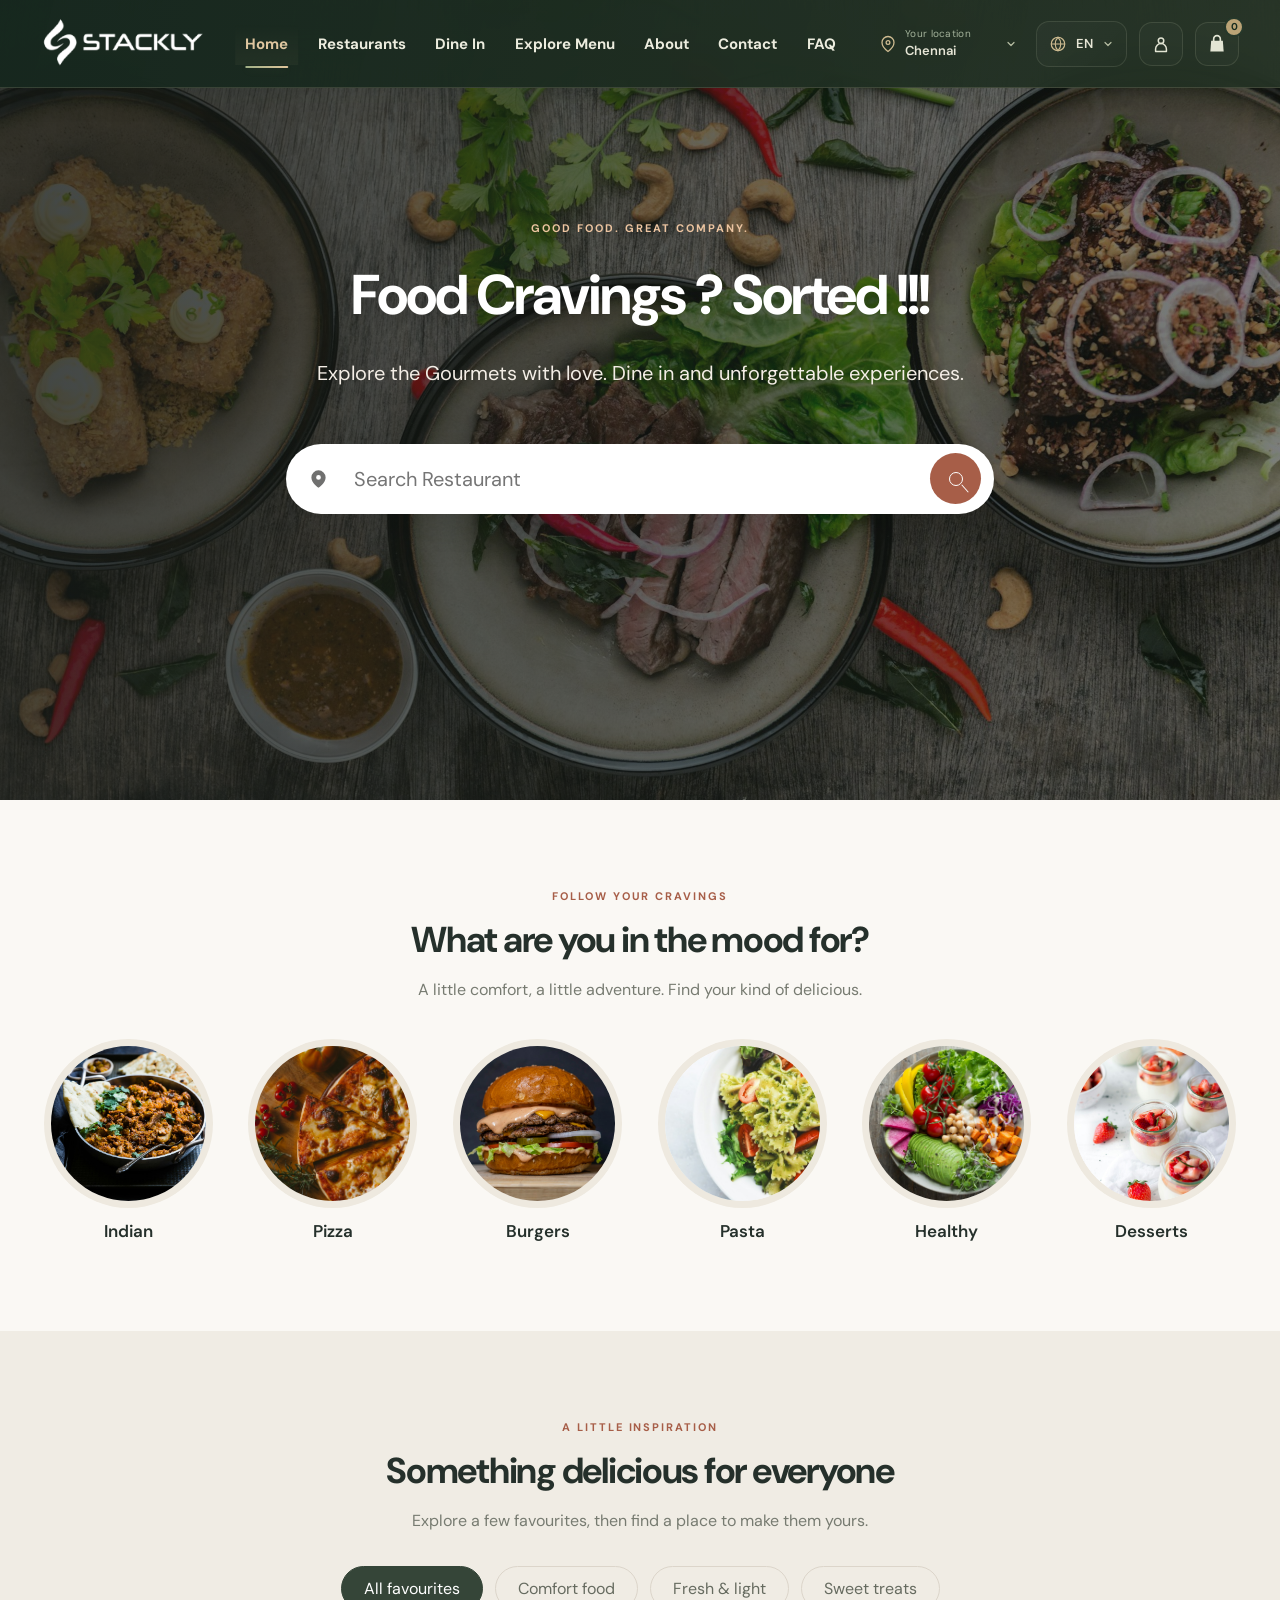
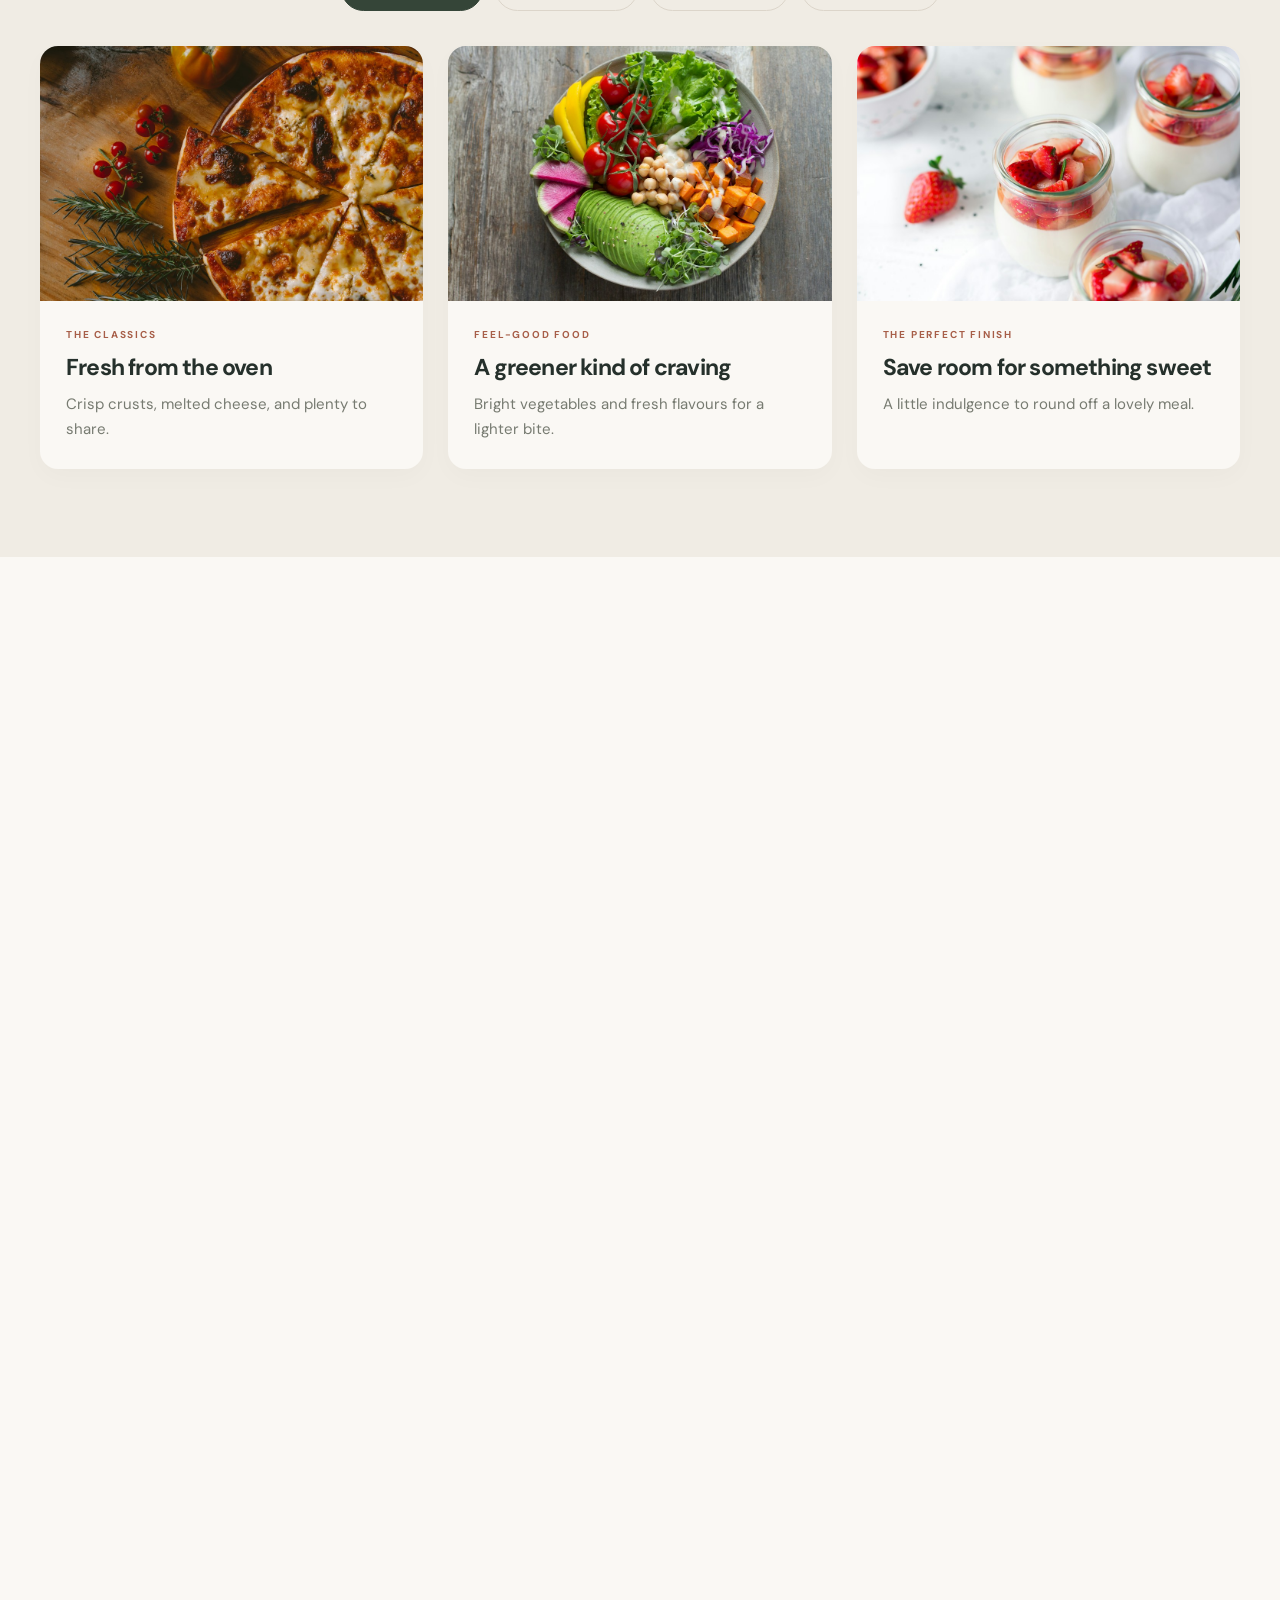
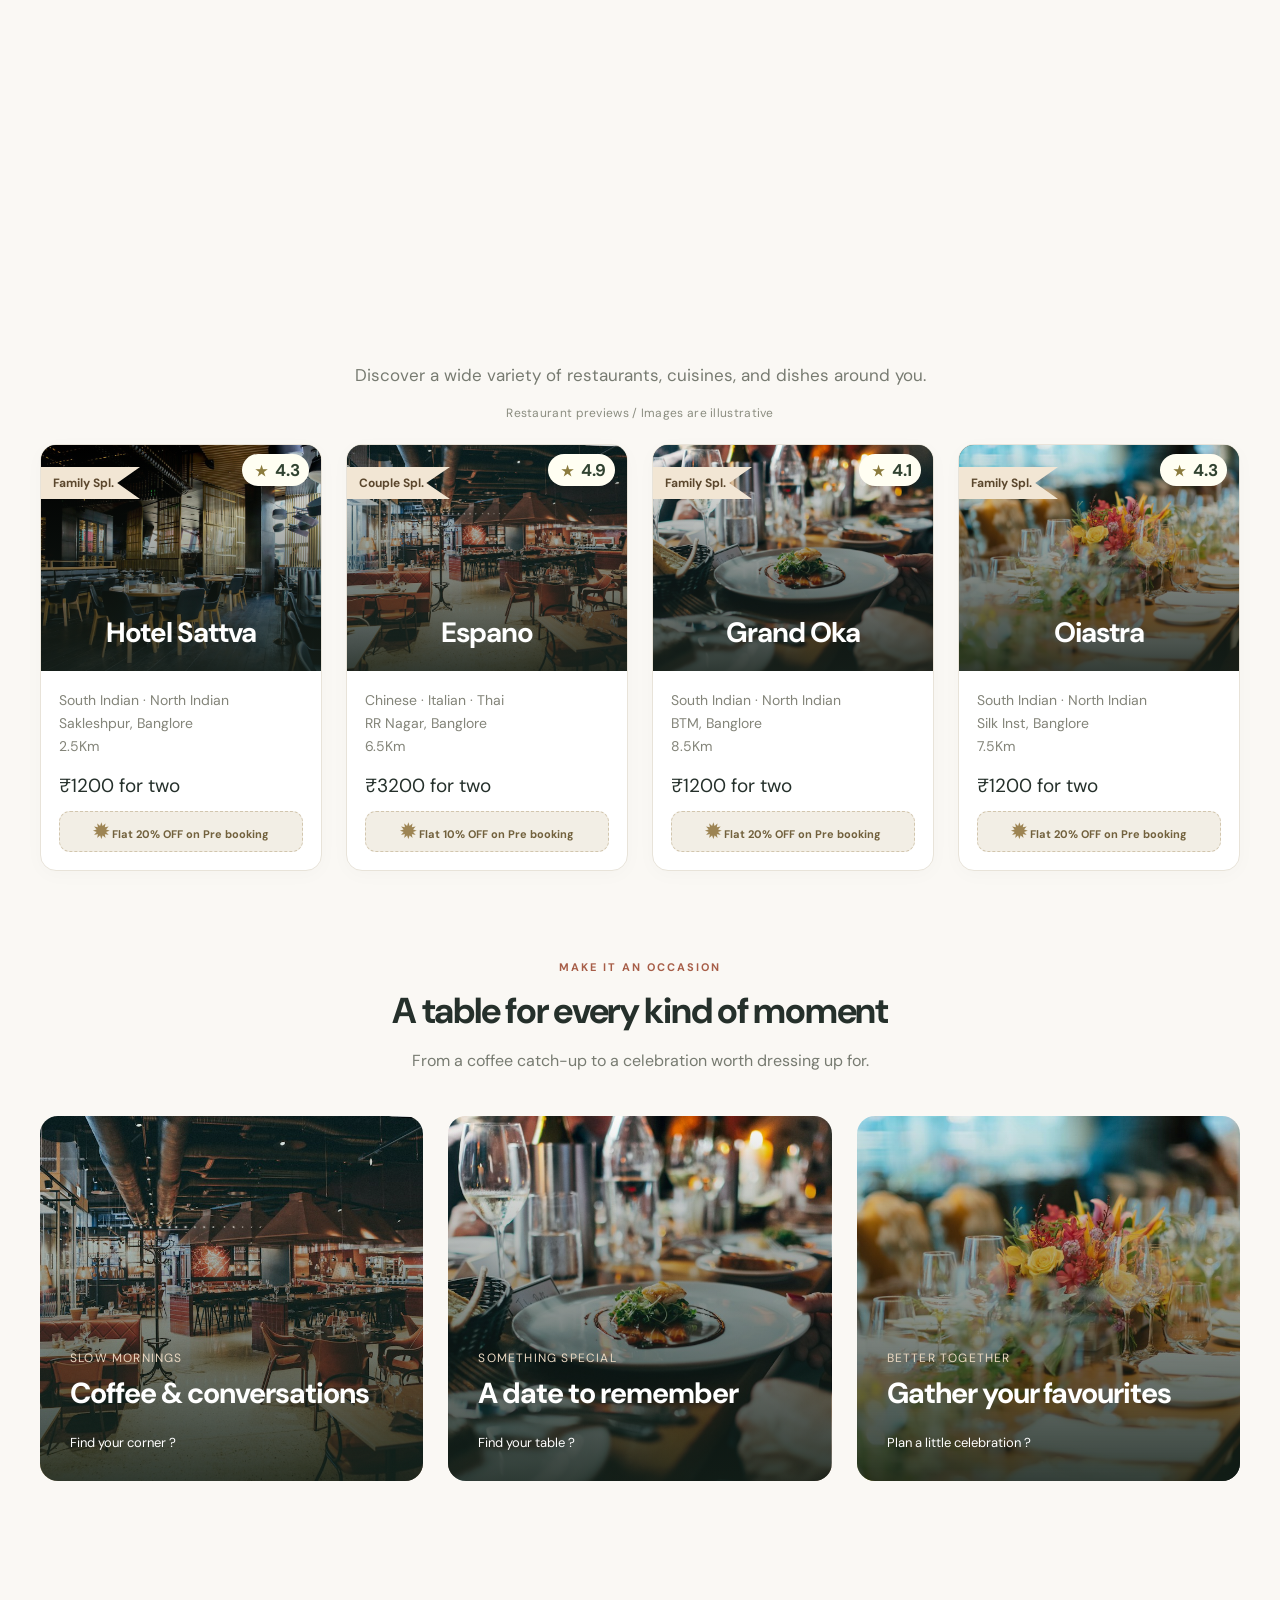
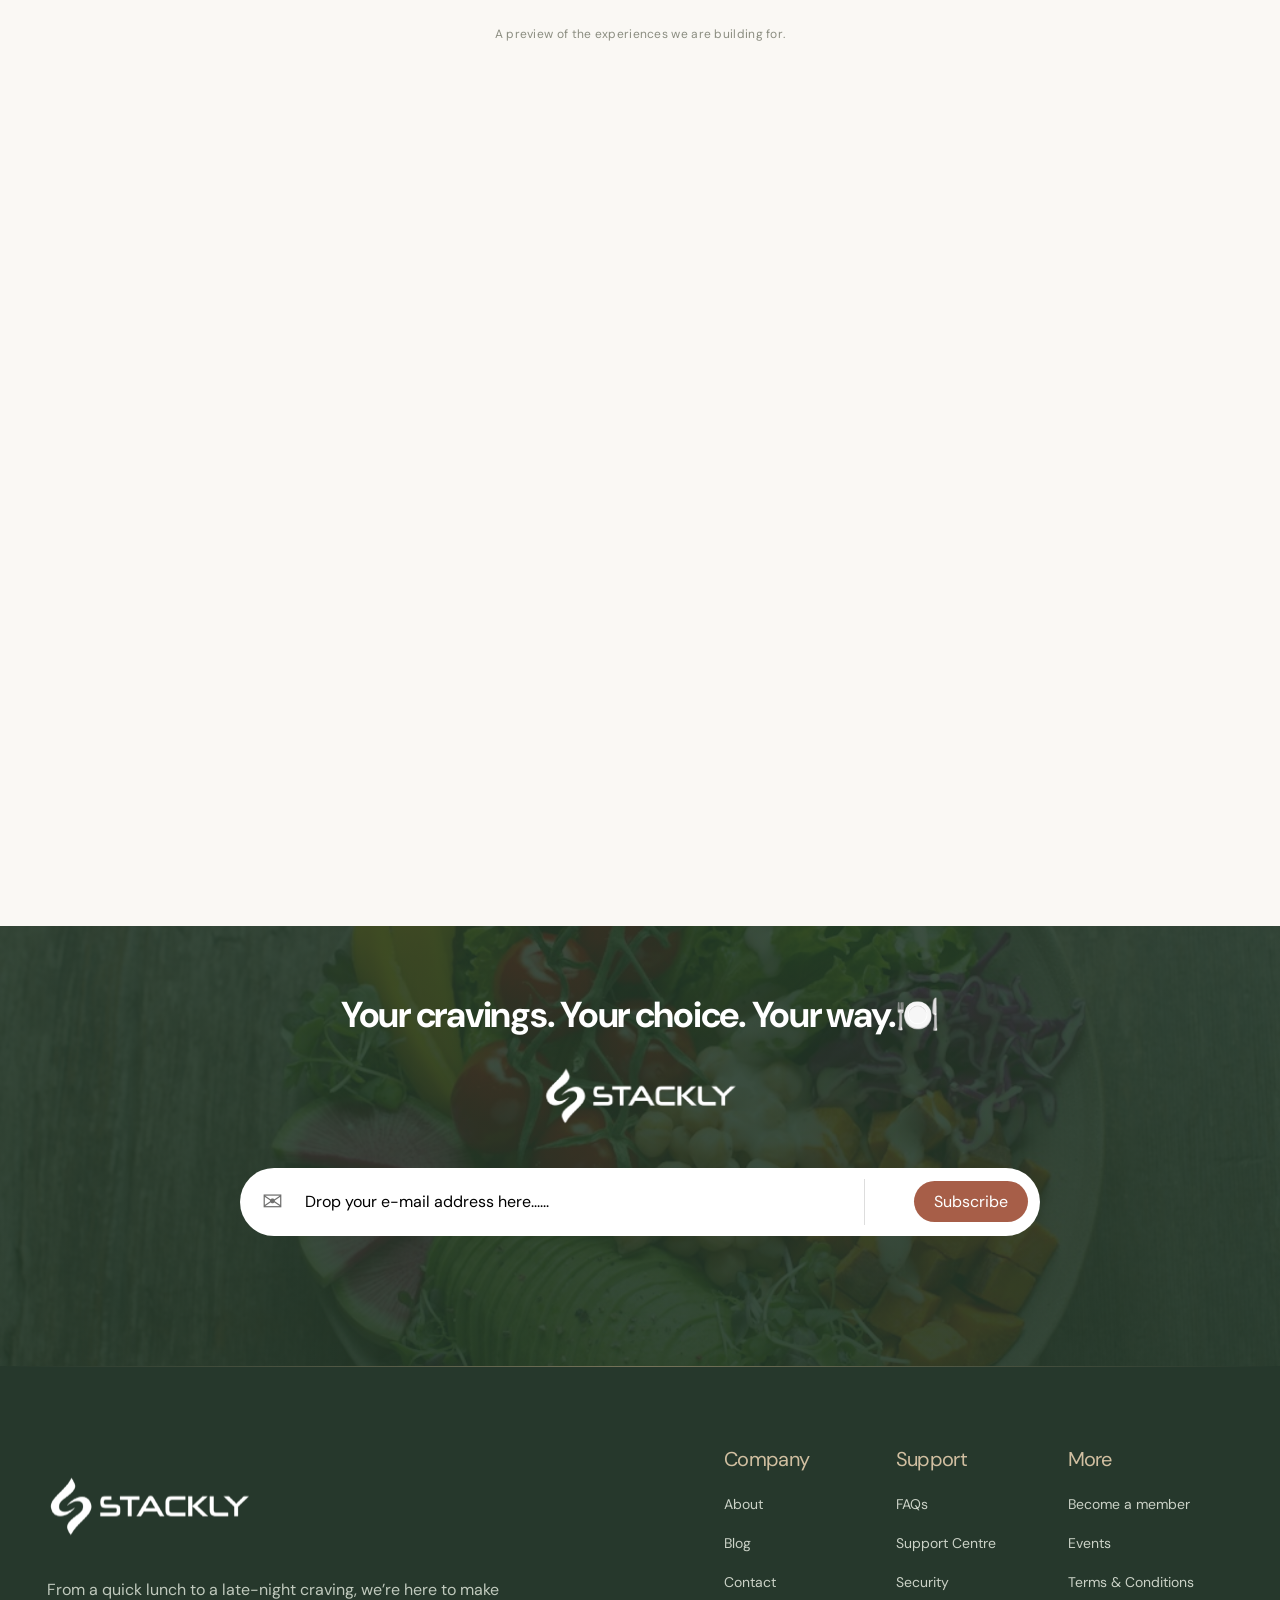
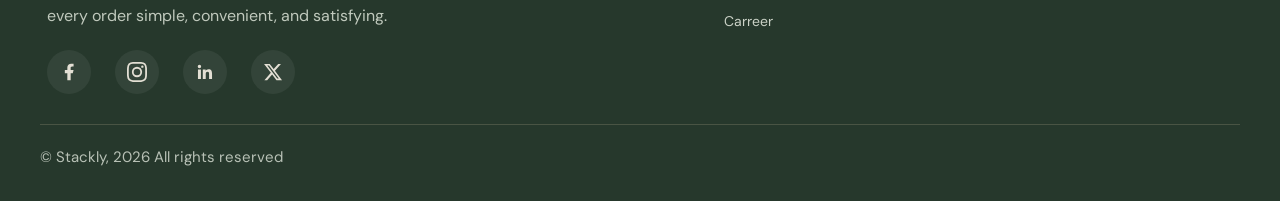
==== commit b551caf1: "Open login page in login mode" ====
--- a/index.html
+++ b/index.html
@@ -118,8 +118,14 @@
               <option value="hi">HI</option>
               <option value="kn">KN</option>
             </select></label
-          ><a class="login" href="login.html" aria-label="Login" title="Login"
-            ><svg viewBox="0 0 24 24" aria-hidden="true">
+          >
+          <a
+            class="login"
+            href="login.html?mode=login"
+            aria-label="Login"
+            title="Login"
+          >
+            <svg viewBox="0 0 24 24" aria-hidden="true">
               <circle cx="12" cy="8" r="3.3" />
               <path d="M5.5 21v-3a6.5 6.5 0 0 1 13 0v3Z" /></svg
             ><span class="control-label">Login</span></a
